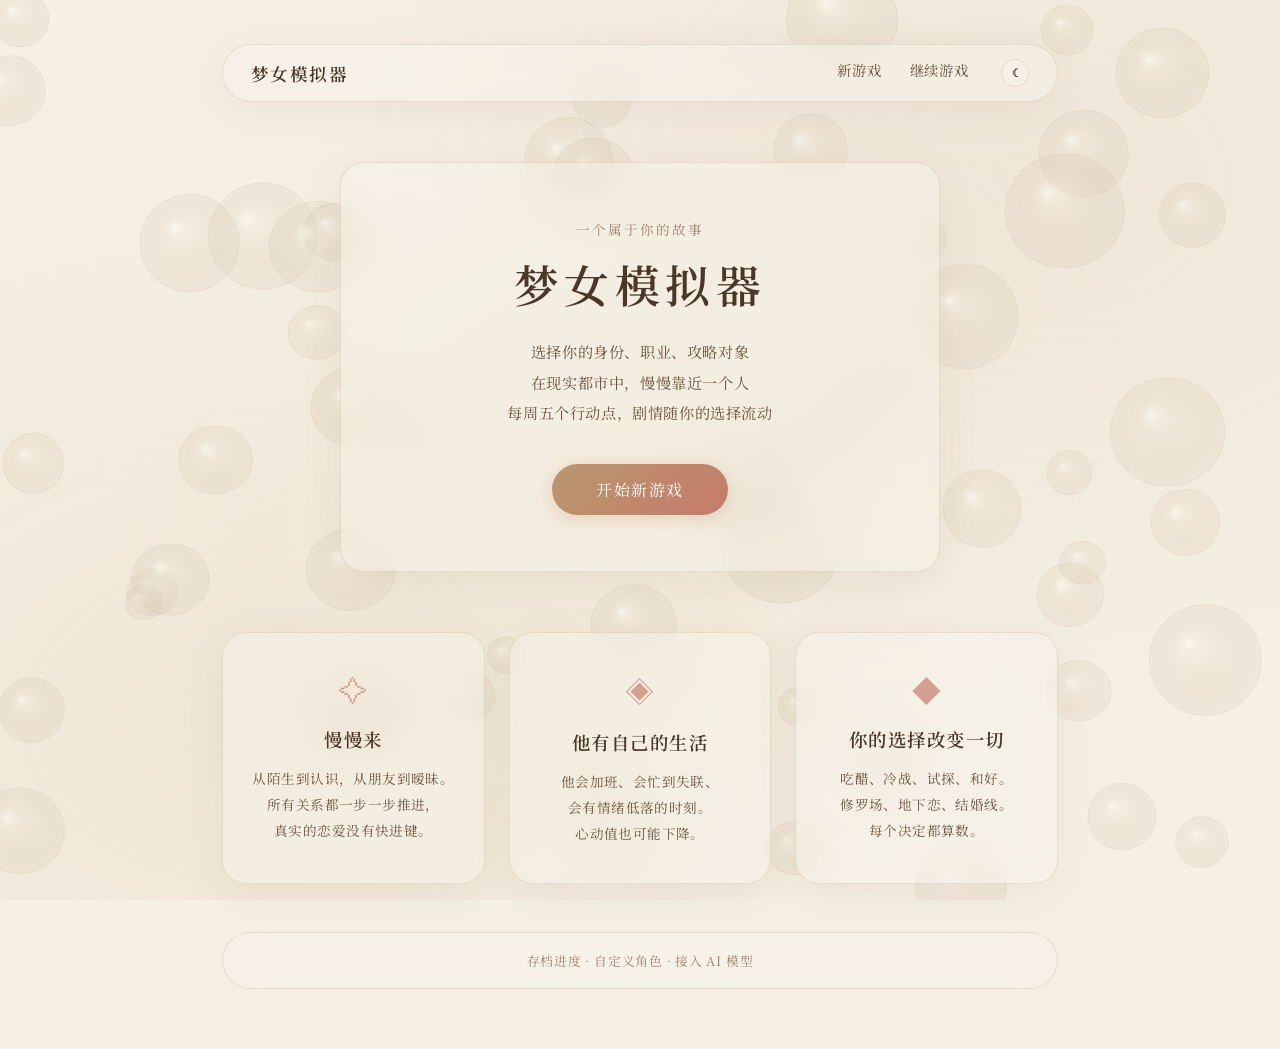
==== simulator-site/index.html @ 239dd27e "添加梦女模拟器网站 — 聊天驱动恋爱模拟 - 卡其色文艺风 + 磨砂半透玻璃元素 + Canvas 动态水滴交互背景 - 深浅模式切换 - 角色创建（昵称/职业/攻略对象/亲密推进风格） - 聊天界面" ====
<!DOCTYPE html>
<html lang="zh-CN">
<head>
  <meta charset="UTF-8">
  <meta name="viewport" content="width=device-width, initial-scale=1.0">
  <title>梦女模拟器</title>
  <link rel="stylesheet" href="style.css">
</head>
<body>
  <canvas id="waterCanvas"></canvas>
  <div class="bg-overlay"></div>

  <!-- ====== 首页 ====== -->
  <div class="container" id="landingPage">
    <nav class="glass-nav">
      <span class="nav-logo">梦女模拟器</span>
      <div class="nav-links">
        <a href="#" id="navNewGame">新游戏</a>
        <a href="#" id="navContinue">继续游戏</a>
        <button class="theme-toggle" id="themeToggle" aria-label="切换深浅模式">
          <span class="toggle-icon">☾</span>
        </button>
      </div>
    </nav>

    <section class="hero">
      <div class="glass-card hero-card">
        <p class="subtitle">一个属于你的故事</p>
        <h1>梦女模拟器</h1>
        <p class="desc">
          选择你的身份、职业、攻略对象<br>
          在现实都市中，慢慢靠近一个人<br>
          每周五个行动点，剧情随你的选择流动
        </p>
        <button class="btn-start" id="btnStartGame">开始新游戏</button>
      </div>
    </section>

    <section class="features">
      <div class="glass-card feature-card">
        <div class="card-icon">✧</div>
        <h3>慢慢来</h3>
        <p>从陌生到认识，从朋友到暧昧。<br>所有关系都一步一步推进，<br>真实的恋爱没有快进键。</p>
      </div>
      <div class="glass-card feature-card">
        <div class="card-icon">◈</div>
        <h3>他有自己的生活</h3>
        <p>他会加班、会忙到失联、<br>会有情绪低落的时刻。<br>心动值也可能下降。</p>
      </div>
      <div class="glass-card feature-card">
        <div class="card-icon">◆</div>
        <h3>你的选择改变一切</h3>
        <p>吃醋、冷战、试探、和好。<br>修罗场、地下恋、结婚线。<br>每个决定都算数。</p>
      </div>
    </section>

    <footer class="glass-footer">
      <p>存档进度 · 自定义角色 · 接入 AI 模型</p>
    </footer>
  </div>

  <!-- ====== 角色创建 ====== -->
  <div class="game-container hidden" id="createScreen">
    <div class="glass-card create-card">
      <p class="subtitle">Step 1 · 创建你的角色</p>
      <h2>你是谁？</h2>

      <div class="create-section">
        <label>你的昵称</label>
        <input type="text" class="glass-input" id="playerName" placeholder="输入你的名字…">
      </div>

      <div class="create-section">
        <label>职业</label>
        <div class="choice-grid" id="playerJob">
          <button class="glass-chip" data-value="设计师">设计师</button>
          <button class="glass-chip" data-value="摄影师">摄影师</button>
          <button class="glass-chip" data-value="医生">医生</button>
          <button class="glass-chip" data-value="律师">律师</button>
          <button class="glass-chip" data-value="咖啡店店主">咖啡店店主</button>
          <button class="glass-chip" data-value="老师">老师</button>
          <button class="glass-chip" data-value="自由职业">自由职业</button>
        </div>
      </div>

      <div class="create-section">
        <label>攻略对象名字（可自定义，留空则随机生成）</label>
        <input type="text" class="glass-input" id="targetNameInput" placeholder="输入名字或留空…" maxlength="8">
      </div>

      <div class="create-section">
        <label>攻略对象职业</label>
        <div class="choice-grid" id="targetJob">
          <button class="glass-chip" data-value="医生">医生</button>
          <button class="glass-chip" data-value="警察">警察</button>
          <button class="glass-chip" data-value="律师">律师</button>
          <button class="glass-chip" data-value="咖啡店老板">咖啡店老板</button>
          <button class="glass-chip" data-value="总监">总监</button>
          <button class="glass-chip" data-value="大学老师">大学老师</button>
          <button class="glass-chip" data-value="程序员">程序员</button>
        </div>
      </div>

      <div class="create-section">
        <label>亲密推进风格</label>
        <div class="choice-grid style-grid" id="paceStyle">
          <button class="glass-chip" data-value="slow">慢热纯爱</button>
          <button class="glass-chip" data-value="moderate">情感为主，适度刺激</button>
          <button class="glass-chip" data-value="fast">纯欲刺激线</button>
          <button class="glass-chip" data-value="heavy">重口模式</button>
        </div>
      </div>

      <button class="btn-start" id="btnConfirmCreate">确认 · 进入游戏</button>
    </div>
  </div>

  <!-- ====== 游戏主界面 ====== -->
  <div class="game-container hidden" id="gameScreen">
    <!-- 顶部状态栏 -->
    <div class="game-topbar glass-nav">
      <button class="icon-btn" id="btnBackHome" title="返回首页">←</button>
      <span class="week-label" id="weekLabel">第 1 周</span>
      <span class="action-dots" id="actionDots">●●●●●</span>
      <span class="stage-label" id="stageLabel">陌生</span>
      <div class="topbar-actions">
        <button class="icon-btn" id="btnSettings" title="API 设置">⚙</button>
        <button class="theme-toggle" id="themeToggle2" aria-label="切换深浅模式">
          <span class="toggle-icon">☾</span>
        </button>
      </div>
    </div>

    <div class="game-main">
      <!-- 左侧数值面板 -->
      <aside class="stats-panel glass-card" id="statsPanel">
        <h4 id="targetName">攻略对象</h4>
        <div class="stat-row"><span>好感</span><div class="stat-bar"><div class="stat-fill" id="statFavor" style="width:5%"></div></div><span class="stat-val">5</span></div>
        <div class="stat-row"><span>熟悉度</span><div class="stat-bar"><div class="stat-fill familiar" id="statFamiliar" style="width:0%"></div></div><span class="stat-val">0</span></div>
        <div class="stat-row"><span>心动值</span><div class="stat-bar"><div class="stat-fill heart" id="statHeart" style="width:0%"></div></div><span class="stat-val">0</span></div>
        <div class="stat-row"><span>依赖值</span><div class="stat-bar"><div class="stat-fill depend" id="statDepend" style="width:0%"></div></div><span class="stat-val">0</span></div>
        <div class="stat-row"><span>吃醋值</span><div class="stat-bar"><div class="stat-fill jealous" id="statJealous" style="width:0%"></div></div><span class="stat-val">0</span></div>
        <div class="stat-divider"></div>
        <div class="stat-row stage-row">
          <span>关系阶段</span>
          <span class="stage-badge" id="stageBadge">陌生</span>
        </div>
        <button class="btn-next-week" id="btnNextWeek">⏭ 推进到下一周</button>
      </aside>

      <!-- 右侧聊天区 -->
      <div class="chat-area glass-card" id="chatArea">
        <div class="chat-messages" id="chatMessages">
          <div class="chat-hint">故事即将开始…</div>
        </div>
        <div class="chat-typing hidden" id="chatTyping">
          <span class="typing-dot"></span><span class="typing-dot"></span><span class="typing-dot"></span>
        </div>
        <div class="chat-input-row">
          <textarea class="chat-input glass-input" id="chatInput" placeholder="输入你想说的话或做的事…" rows="1"></textarea>
          <button class="btn-send" id="btnSend">发送</button>
        </div>
      </div>
    </div>
  </div>

  <!-- ====== API 设置弹窗 ====== -->
  <div class="modal-overlay hidden" id="apiModal">
    <div class="modal-card glass-card">
      <h3>API 设置</h3>
      <p class="modal-desc">接入 AI 模型来驱动剧情对话</p>

      <div class="create-section">
        <label>模型平台</label>
        <div class="choice-grid" id="apiProvider">
          <button class="glass-chip selected" data-value="deepseek">DeepSeek</button>
          <button class="glass-chip" data-value="openai">OpenAI (兼容)</button>
          <button class="glass-chip" data-value="gemini">Gemini</button>
          <button class="glass-chip" data-value="claude">Claude</button>
        </div>
      </div>

      <div class="create-section">
        <label>API Key</label>
        <input type="password" class="glass-input" id="apiKey" placeholder="sk-…">
      </div>

      <div class="create-section">
        <label>API 地址（可选，使用默认则留空）</label>
        <input type="text" class="glass-input" id="apiBase" placeholder="默认地址">
      </div>

      <div class="create-section">
        <label>模型名称（可选）</label>
        <input type="text" class="glass-input" id="apiModel" placeholder="默认模型">
      </div>

      <div class="modal-buttons">
        <button class="choice-btn" id="btnTestApi">测试连接</button>
        <button class="btn-start" id="btnSaveApi">保存设置</button>
      </div>
      <p class="api-status" id="apiStatus"></p>
    </div>
  </div>

  <script src="script.js"></script>
  <script src="game.js"></script>
</body>
</html>
---- simulator-site/style.css ----
/* === 梦女模拟器 - 卡其色文艺风 === */

@import url('https://fonts.googleapis.com/css2?family=Noto+Serif+SC:wght@300;400;600;700&display=swap');

:root {
  /* 卡其色系 */
  --khaki-light: #f5efe4;
  --khaki-warm: #ede3d0;
  --khaki-mid: #d4c4a8;
  --khaki-deep: #b8976e;
  --khaki-dark: #8b6f4e;
  /* 暖棕色 */
  --brown-text: #4a3728;
  --brown-soft: #6b5540;
  --brown-light: #9c8470;
  /* 点缀色 */
  --accent-rust: #c67b6b;
  --accent-rose: #d4a08e;
  --accent-gold: #c4a060;
  /* 玻璃效果 */
  --glass-bg: rgba(250, 246, 238, 0.35);
  --glass-bg-hover: rgba(250, 246, 238, 0.55);
  --glass-border: rgba(200, 180, 150, 0.35);
  --glass-border-hover: rgba(180, 150, 120, 0.5);
  --glass-shadow: 0 8px 40px rgba(120, 90, 60, 0.08);
  --glass-blur: 20px;
  /* 字体 */
  --font-display: 'Noto Serif SC', 'Source Han Serif SC', 'STSong', 'SimSun', serif;
  --font-body: 'Noto Serif SC', 'PingFang SC', 'Microsoft YaHei', sans-serif;
}

* {
  margin: 0;
  padding: 0;
  box-sizing: border-box;
}

body {
  font-family: var(--font-body);
  color: var(--brown-text);
  background-color: var(--khaki-light);
  min-height: 100vh;
  overflow-x: hidden;
  cursor: default;
  transition: background-color 0.6s ease, color 0.6s ease;
}

/* === Canvas 背景 === */
#waterCanvas {
  position: fixed;
  top: 0;
  left: 0;
  width: 100%;
  height: 100%;
  z-index: 1;
  pointer-events: none;
}

.bg-overlay {
  position: fixed;
  top: 0;
  left: 0;
  width: 100%;
  height: 100%;
  z-index: 0;
  background:
    radial-gradient(ellipse at 20% 80%, rgba(210, 180, 140, 0.15) 0%, transparent 50%),
    radial-gradient(ellipse at 80% 20%, rgba(198, 155, 120, 0.1) 0%, transparent 50%),
    radial-gradient(ellipse at 50% 50%, rgba(240, 230, 210, 0.3) 0%, transparent 60%);
  pointer-events: none;
}

/* === 主容器 === */
.container {
  position: relative;
  z-index: 10;
  max-width: 900px;
  margin: 0 auto;
  padding: 24px 32px 60px;
}

/* === 导航栏 - 玻璃效果 === */
.glass-nav {
  display: flex;
  justify-content: space-between;
  align-items: center;
  padding: 14px 28px;
  margin-top: 20px;
  border-radius: 50px;
  background: var(--glass-bg);
  backdrop-filter: blur(var(--glass-blur));
  -webkit-backdrop-filter: blur(var(--glass-blur));
  border: 1px solid var(--glass-border);
  box-shadow: var(--glass-shadow);
  transition: all 0.4s ease;
}

.glass-nav:hover {
  background: var(--glass-bg-hover);
  border-color: var(--glass-border-hover);
}

.nav-logo {
  font-family: var(--font-display);
  font-size: 1.1rem;
  font-weight: 600;
  color: var(--brown-text);
  letter-spacing: 0.08em;
}

.nav-links {
  display: flex;
  gap: 28px;
}

.nav-links a {
  font-size: 0.9rem;
  color: var(--brown-soft);
  text-decoration: none;
  letter-spacing: 0.06em;
  transition: color 0.3s ease;
  position: relative;
}

.nav-links a::after {
  content: '';
  position: absolute;
  bottom: -4px;
  left: 0;
  width: 0;
  height: 1px;
  background: var(--brown-text);
  transition: width 0.3s ease;
}

.nav-links a:hover {
  color: var(--brown-text);
}

.nav-links a:hover::after {
  width: 100%;
}

/* === 英雄区 === */
.hero {
  display: flex;
  justify-content: center;
  padding: 60px 0 40px;
}

.hero-card {
  text-align: center;
  padding: 56px 48px;
  max-width: 600px;
  width: 100%;
}

.glass-card {
  background: var(--glass-bg);
  backdrop-filter: blur(var(--glass-blur));
  -webkit-backdrop-filter: blur(var(--glass-blur));
  border: 1px solid var(--glass-border);
  border-radius: 24px;
  box-shadow: var(--glass-shadow);
  transition: all 0.5s cubic-bezier(0.25, 0.46, 0.45, 0.94);
}

.glass-card:hover {
  background: var(--glass-bg-hover);
  border-color: var(--glass-border-hover);
  box-shadow: 0 12px 48px rgba(120, 90, 60, 0.12);
  transform: translateY(-2px);
}

.subtitle {
  font-size: 0.85rem;
  color: var(--brown-light);
  letter-spacing: 0.15em;
  margin-bottom: 16px;
  text-transform: uppercase;
}

.hero-card h1 {
  font-family: var(--font-display);
  font-size: 2.8rem;
  font-weight: 600;
  color: var(--brown-text);
  letter-spacing: 0.12em;
  margin-bottom: 24px;
  line-height: 1.3;
}

.hero-card .desc {
  font-size: 0.95rem;
  color: var(--brown-soft);
  line-height: 2;
  letter-spacing: 0.04em;
  margin-bottom: 36px;
}

.btn-start {
  display: inline-block;
  padding: 14px 44px;
  font-family: var(--font-display);
  font-size: 1rem;
  color: #fff;
  background: linear-gradient(135deg, var(--khaki-deep), var(--accent-rust));
  border: none;
  border-radius: 50px;
  letter-spacing: 0.1em;
  cursor: pointer;
  transition: all 0.4s ease;
  box-shadow: 0 4px 20px rgba(180, 120, 80, 0.25);
}

.btn-start:hover {
  transform: translateY(-2px);
  box-shadow: 0 8px 30px rgba(180, 120, 80, 0.35);
  background: linear-gradient(135deg, var(--khaki-dark), #b87060);
}

.btn-start:active {
  transform: translateY(0);
}

/* === 特色卡片区 === */
.features {
  display: grid;
  grid-template-columns: repeat(3, 1fr);
  gap: 24px;
  margin-top: 20px;
}

.feature-card {
  text-align: center;
  padding: 36px 24px;
}

.card-icon {
  font-size: 1.8rem;
  color: var(--accent-rust);
  margin-bottom: 16px;
  opacity: 0.7;
}

.feature-card h3 {
  font-family: var(--font-display);
  font-size: 1.15rem;
  font-weight: 600;
  color: var(--brown-text);
  letter-spacing: 0.08em;
  margin-bottom: 14px;
}

.feature-card p {
  font-size: 0.85rem;
  color: var(--brown-soft);
  line-height: 1.9;
  letter-spacing: 0.03em;
}

/* === 底部 === */
.glass-footer {
  text-align: center;
  margin-top: 48px;
  padding: 18px 32px;
  background: var(--glass-bg);
  backdrop-filter: blur(var(--glass-blur));
  -webkit-backdrop-filter: blur(var(--glass-blur));
  border: 1px solid var(--glass-border);
  border-radius: 50px;
}

.glass-footer p {
  font-size: 0.8rem;
  color: var(--brown-light);
  letter-spacing: 0.06em;
}

/* === 深浅切换按钮 === */
.theme-toggle {
  display: flex;
  align-items: center;
  justify-content: center;
  width: 28px;
  height: 28px;
  border-radius: 50%;
  border: 1px solid var(--glass-border);
  background: var(--glass-bg);
  cursor: pointer;
  transition: all 0.4s ease;
  margin-left: 4px;
}

.theme-toggle:hover {
  background: var(--glass-bg-hover);
  border-color: var(--glass-border-hover);
}

.toggle-icon {
  font-size: 0.85rem;
  color: var(--brown-text);
  transition: all 0.4s ease;
  line-height: 1;
}

/* === 深色模式 === */
html[data-theme="dark"] {
  --khaki-light: #2c241e;
  --khaki-warm: #352c24;
  --khaki-mid: #5a4c3b;
  --khaki-deep: #8b7355;
  --khaki-dark: #a89070;
  --brown-text: #e8dcc8;
  --brown-soft: #c4b8a8;
  --brown-light: #9a8c78;
  --accent-rust: #d4957a;
  --accent-rose: #c08070;
  --accent-gold: #c8a870;
  --glass-bg: rgba(35, 28, 20, 0.45);
  --glass-bg-hover: rgba(45, 36, 28, 0.6);
  --glass-border: rgba(140, 120, 90, 0.25);
  --glass-border-hover: rgba(160, 140, 110, 0.4);
  --glass-shadow: 0 8px 40px rgba(0, 0, 0, 0.2);
}

html[data-theme="dark"] .bg-overlay {
  background:
    radial-gradient(ellipse at 20% 80%, rgba(180, 140, 100, 0.08) 0%, transparent 50%),
    radial-gradient(ellipse at 80% 20%, rgba(160, 120, 90, 0.06) 0%, transparent 50%),
    radial-gradient(ellipse at 50% 50%, rgba(100, 70, 40, 0.12) 0%, transparent 60%);
}

html[data-theme="dark"] .btn-start {
  background: linear-gradient(135deg, var(--khaki-deep), #b87055);
  box-shadow: 0 4px 20px rgba(0, 0, 0, 0.3);
}

html[data-theme="dark"] .btn-start:hover {
  background: linear-gradient(135deg, #a08060, #c47a60);
  box-shadow: 0 8px 30px rgba(0, 0, 0, 0.4);
}

/* === 响应式 === */
@media (max-width: 700px) {
  .container {
    padding: 16px 16px 40px;
  }

  .hero {
    padding: 40px 0 24px;
  }

  .hero-card {
    padding: 36px 24px;
  }

  .hero-card h1 {
    font-size: 2rem;
  }

  .features {
    grid-template-columns: 1fr;
    gap: 16px;
  }

  .glass-nav {
    padding: 10px 20px;
  }

  .nav-links {
    gap: 16px;
  }

  .nav-links a {
    font-size: 0.8rem;
  }
}

/* ========================================
   游戏界面样式
   ======================================== */

.hidden { display: none !important; }

.game-container {
  position: relative;
  z-index: 10;
  max-width: 960px;
  margin: 0 auto;
  padding: 16px 24px 40px;
}

/* === 角色创建 === */
.create-card {
  max-width: 640px;
  margin: 40px auto;
  padding: 48px 40px;
}

.create-card h2 {
  font-family: var(--font-display);
  font-size: 1.8rem;
  font-weight: 600;
  color: var(--brown-text);
  letter-spacing: 0.1em;
  margin-bottom: 36px;
  text-align: center;
}

.create-section {
  margin-bottom: 28px;
}

.create-section label {
  display: block;
  font-size: 0.85rem;
  color: var(--brown-soft);
  letter-spacing: 0.06em;
  margin-bottom: 12px;
}

.choice-grid {
  display: flex;
  flex-wrap: wrap;
  gap: 10px;
}

.glass-chip {
  padding: 10px 20px;
  font-family: var(--font-body);
  font-size: 0.85rem;
  color: var(--brown-soft);
  background: var(--glass-bg);
  backdrop-filter: blur(var(--glass-blur));
  -webkit-backdrop-filter: blur(var(--glass-blur));
  border: 1px solid var(--glass-border);
  border-radius: 50px;
  cursor: pointer;
  transition: all 0.3s ease;
  letter-spacing: 0.04em;
}

.glass-chip:hover {
  background: var(--glass-bg-hover);
  border-color: var(--glass-border-hover);
  color: var(--brown-text);
}

.glass-chip.selected {
  background: rgba(180, 130, 100, 0.35);
  border-color: var(--accent-rust);
  color: var(--brown-text);
  font-weight: 500;
}

.glass-input {
  width: 100%;
  padding: 12px 18px;
  font-family: var(--font-body);
  font-size: 0.9rem;
  color: var(--brown-text);
  background: var(--glass-bg);
  backdrop-filter: blur(var(--glass-blur));
  -webkit-backdrop-filter: blur(var(--glass-blur));
  border: 1px solid var(--glass-border);
  border-radius: 16px;
  outline: none;
  transition: all 0.3s ease;
  letter-spacing: 0.04em;
}

.glass-input::placeholder {
  color: var(--brown-light);
}

.glass-input:focus {
  border-color: var(--accent-rust);
  background: var(--glass-bg-hover);
}

/* === 游戏顶部栏 === */
.game-topbar {
  display: flex;
  justify-content: space-between;
  align-items: center;
  padding: 12px 28px;
  margin-top: 12px;
}

.week-label {
  font-family: var(--font-display);
  font-size: 0.95rem;
  font-weight: 600;
  color: var(--brown-text);
  letter-spacing: 0.08em;
}

.action-dots {
  font-size: 0.7rem;
  color: var(--accent-rust);
  letter-spacing: 0.3em;
}

.stage-label {
  font-size: 0.85rem;
  color: var(--brown-light);
  letter-spacing: 0.06em;
}

/* === 游戏主体布局 === */
.game-main {
  display: grid;
  grid-template-columns: 220px 1fr;
  gap: 20px;
  margin-top: 16px;
  min-height: 420px;
}

/* === 左侧数值面板 === */
.stats-panel {
  padding: 24px 20px;
  height: fit-content;
}

.stats-panel h4 {
  font-family: var(--font-display);
  font-size: 1rem;
  font-weight: 600;
  color: var(--brown-text);
  text-align: center;
  margin-bottom: 20px;
  letter-spacing: 0.08em;
}

.stat-row {
  display: flex;
  align-items: center;
  gap: 8px;
  margin-bottom: 12px;
  font-size: 0.78rem;
  color: var(--brown-soft);
}

.stat-row span:first-child {
  width: 40px;
  flex-shrink: 0;
}

.stat-bar {
  flex: 1;
  height: 5px;
  background: var(--glass-border);
  border-radius: 10px;
  overflow: hidden;
}

.stat-fill {
  height: 100%;
  border-radius: 10px;
  background: var(--accent-rust);
  transition: width 0.5s ease;
}

.stat-fill.familiar { background: var(--khaki-deep); }
.stat-fill.heart { background: #d4878a; }
.stat-fill.depend { background: #b8a0d0; }
.stat-fill.jealous { background: #e0a060; }

.stat-val {
  width: 24px;
  text-align: right;
  font-weight: 500;
  color: var(--brown-text);
}

.stat-divider {
  height: 1px;
  background: var(--glass-border);
  margin: 16px 0;
}

.stage-row {
  justify-content: space-between;
}

.stage-badge {
  padding: 3px 12px;
  background: rgba(180, 130, 100, 0.25);
  border-radius: 20px;
  font-size: 0.78rem;
  color: var(--accent-rust);
  font-weight: 500;
  letter-spacing: 0.06em;
}

.btn-next-week {
  width: 100%;
  margin-top: 16px;
  padding: 10px 0;
  font-family: var(--font-body);
  font-size: 0.8rem;
  color: var(--brown-light);
  background: transparent;
  border: 1px dashed var(--glass-border);
  border-radius: 12px;
  cursor: pointer;
  letter-spacing: 0.05em;
  transition: all 0.3s ease;
}

.btn-next-week:hover {
  color: var(--accent-rust);
  border-color: var(--accent-rust);
  background: rgba(180, 130, 100, 0.08);
}

/* === 顶部操作按钮 === */
.topbar-actions {
  display: flex;
  align-items: center;
  gap: 6px;
}

.icon-btn {
  width: 28px;
  height: 28px;
  border-radius: 50%;
  border: 1px solid var(--glass-border);
  background: var(--glass-bg);
  cursor: pointer;
  font-size: 0.85rem;
  color: var(--brown-text);
  transition: all 0.3s ease;
  display: flex;
  align-items: center;
  justify-content: center;
}

.icon-btn:hover {
  background: var(--glass-bg-hover);
  border-color: var(--glass-border-hover);
}

/* === 聊天区 === */
.chat-area {
  display: flex;
  flex-direction: column;
  padding: 20px 24px;
  min-height: 420px;
  max-height: 520px;
}

.chat-messages {
  flex: 1;
  overflow-y: auto;
  padding: 4px 0;
  display: flex;
  flex-direction: column;
  gap: 16px;
}

.chat-hint {
  text-align: center;
  color: var(--brown-light);
  font-style: italic;
  padding: 40px 0;
  font-size: 0.9rem;
  letter-spacing: 0.05em;
}

/* 消息气泡 */
.chat-msg {
  max-width: 85%;
  animation: msgIn 0.35s ease;
}

@keyframes msgIn {
  from { opacity: 0; transform: translateY(10px); }
  to { opacity: 1; transform: translateY(0); }
}

.chat-msg.target {
  align-self: flex-start;
}

.chat-msg.player {
  align-self: flex-end;
}

.msg-bubble {
  padding: 12px 18px;
  border-radius: 18px;
  font-size: 0.88rem;
  line-height: 1.8;
  letter-spacing: 0.03em;
  white-space: pre-wrap;
}

.chat-msg.target .msg-bubble {
  background: var(--glass-bg);
  backdrop-filter: blur(var(--glass-blur));
  -webkit-backdrop-filter: blur(var(--glass-blur));
  border: 1px solid var(--glass-border);
  border-bottom-left-radius: 6px;
  color: var(--brown-text);
}

.chat-msg.player .msg-bubble {
  background: rgba(180, 130, 100, 0.25);
  border: 1px solid rgba(180, 130, 100, 0.2);
  border-bottom-right-radius: 6px;
  color: var(--brown-text);
}

.msg-sender {
  font-size: 0.72rem;
  color: var(--brown-light);
  margin-bottom: 4px;
  padding: 0 4px;
  letter-spacing: 0.05em;
}

.chat-msg.player .msg-sender {
  text-align: right;
}

.chat-msg.narrator {
  align-self: center;
  max-width: 92%;
}

.chat-msg.narrator .msg-bubble {
  background: transparent;
  border: none;
  backdrop-filter: none;
  -webkit-backdrop-filter: none;
  text-align: center;
  color: var(--brown-light);
  font-style: italic;
  font-size: 0.82rem;
  padding: 4px 12px;
}

/* 正在输入动画 */
.chat-typing {
  align-self: flex-start;
  margin-left: 4px;
  margin-bottom: 4px;
  display: flex;
  gap: 4px;
}

.chat-typing.hidden { display: none; }

.typing-dot {
  width: 7px;
  height: 7px;
  border-radius: 50%;
  background: var(--brown-light);
  animation: typingBounce 1.2s infinite;
}

.typing-dot:nth-child(2) { animation-delay: 0.2s; }
.typing-dot:nth-child(3) { animation-delay: 0.4s; }

@keyframes typingBounce {
  0%, 60%, 100% { opacity: 0.3; transform: translateY(0); }
  30% { opacity: 1; transform: translateY(-4px); }
}

/* 聊天输入行 */
.chat-input-row {
  display: flex;
  gap: 10px;
  margin-top: 12px;
  padding-top: 12px;
  border-top: 1px solid var(--glass-border);
}

.chat-input {
  flex: 1;
  resize: none;
  min-height: 44px;
  max-height: 100px;
  font-size: 0.88rem;
  letter-spacing: 0.03em;
}

.chat-input::placeholder {
  color: var(--brown-light);
}

.btn-send {
  padding: 10px 20px;
  font-family: var(--font-body);
  font-size: 0.85rem;
  color: #fff;
  background: linear-gradient(135deg, var(--khaki-deep), var(--accent-rust));
  border: none;
  border-radius: 50px;
  cursor: pointer;
  letter-spacing: 0.05em;
  transition: all 0.3s ease;
  white-space: nowrap;
}

.btn-send:hover {
  transform: translateY(-1px);
  box-shadow: 0 4px 16px rgba(180, 120, 80, 0.25);
}

.btn-send:disabled {
  opacity: 0.5;
  cursor: not-allowed;
  transform: none;
}

/* === API 设置弹窗 === */
.modal-overlay {
  position: fixed;
  top: 0; left: 0; right: 0; bottom: 0;
  background: rgba(0,0,0,0.3);
  backdrop-filter: blur(4px);
  -webkit-backdrop-filter: blur(4px);
  z-index: 999;
  display: flex;
  align-items: center;
  justify-content: center;
}

.modal-overlay.hidden { display: none; }

.modal-card {
  width: 460px;
  max-width: 90vw;
  padding: 36px 32px;
}

.modal-card h3 {
  font-family: var(--font-display);
  font-size: 1.3rem;
  color: var(--brown-text);
  letter-spacing: 0.08em;
  margin-bottom: 6px;
}

.modal-desc {
  font-size: 0.82rem;
  color: var(--brown-light);
  margin-bottom: 24px;
  letter-spacing: 0.04em;
}

.modal-buttons {
  display: flex;
  gap: 12px;
  margin-top: 24px;
}

.modal-buttons .choice-btn {
  flex: 1;
  text-align: center;
  padding: 12px 0;
}

.api-status {
  margin-top: 12px;
  font-size: 0.78rem;
  text-align: center;
  letter-spacing: 0.04em;
}

.api-status.success { color: #6ba080; }
.api-status.error { color: var(--accent-rust); }

/* === 响应式 === */
@media (max-width: 700px) {
  .game-main {
    grid-template-columns: 1fr;
  }

  .stats-panel {
    display: flex;
    flex-wrap: wrap;
    gap: 12px;
    align-items: center;
    padding: 16px;
  }

  .stats-panel h4 { width: 100%; margin-bottom: 8px; }
  .stat-row { width: calc(50% - 8px); margin-bottom: 6px; }
  .stat-divider { display: none; }
  .stage-row { width: 100%; }
  .btn-next-week { margin-top: 8px; }

  .chat-area {
    max-height: 380px;
    min-height: 340px;
  }

  .modal-card {
    padding: 28px 20px;
  }

  .create-card {
    padding: 32px 24px;
  }
}
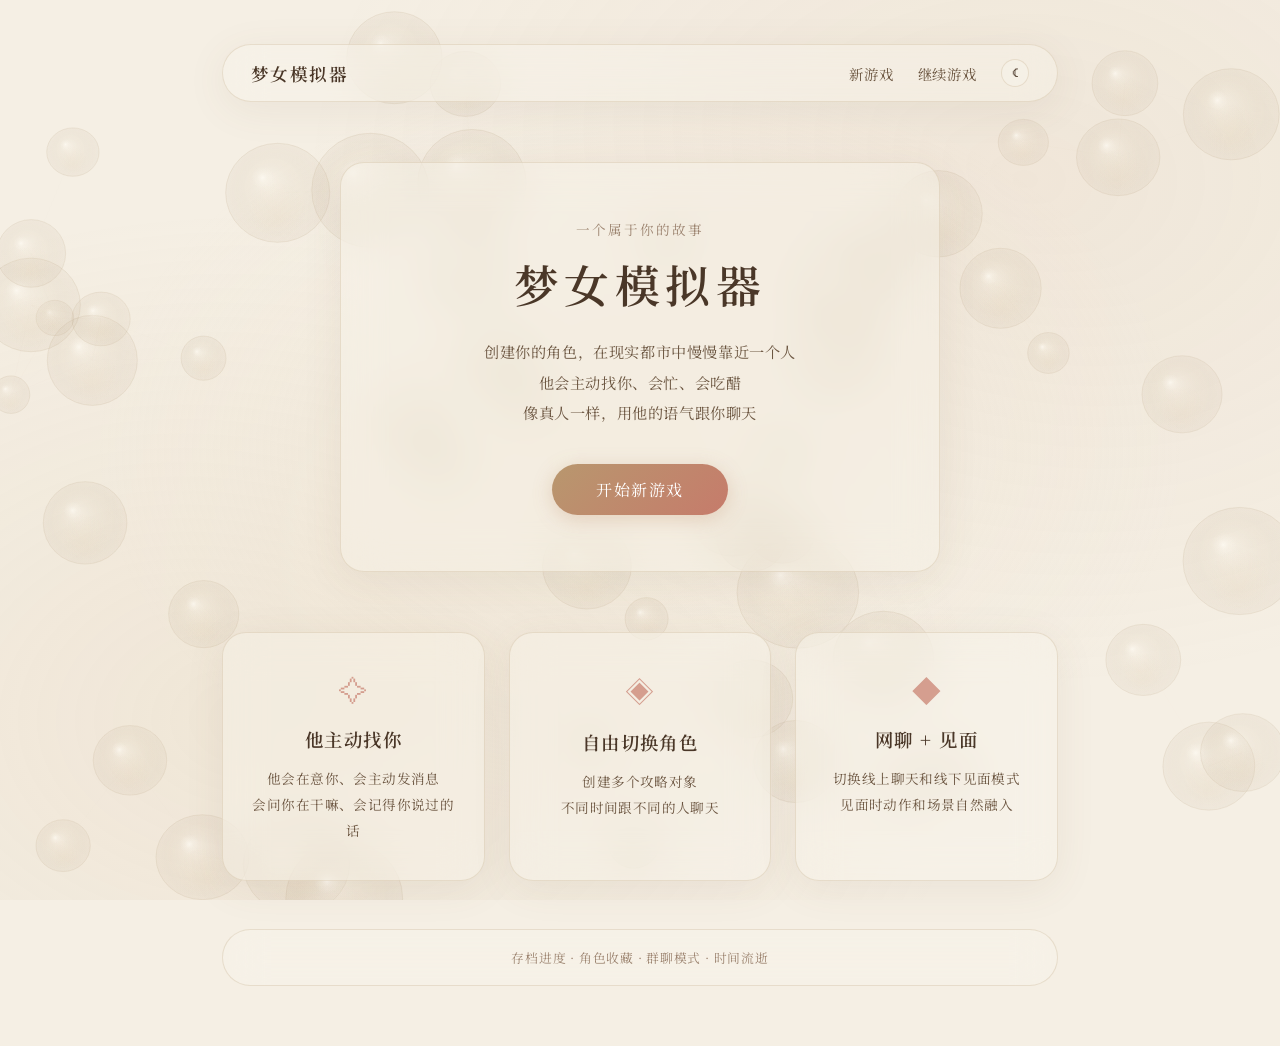
==== commit 57afbaed: "v2 大更新：多角色 + 主动消息 + 网聊/见面模式 + 群聊 - 浮动数值面板（可折叠，不占聊天空间） - 角色收藏系统：创建/保存/切换多个攻略对象 - 时间流逝 + AI 主动发消息（关系越高" ====
--- a/simulator-site/index.html
+++ b/simulator-site/index.html
@@ -2,7 +2,7 @@
 <html lang="zh-CN">
 <head>
   <meta charset="UTF-8">
-  <meta name="viewport" content="width=device-width, initial-scale=1.0">
+  <meta name="viewport" content="width=device-width, initial-scale=1.0, user-scalable=no">
   <title>梦女模拟器</title>
   <link rel="stylesheet" href="style.css">
 </head>
@@ -28,42 +28,30 @@
         <p class="subtitle">一个属于你的故事</p>
         <h1>梦女模拟器</h1>
         <p class="desc">
-          选择你的身份、职业、攻略对象<br>
-          在现实都市中，慢慢靠近一个人<br>
-          每周五个行动点，剧情随你的选择流动
+          创建你的角色，在现实都市中慢慢靠近一个人<br>
+          他会主动找你、会忙、会吃醋<br>
+          像真人一样，用他的语气跟你聊天
         </p>
         <button class="btn-start" id="btnStartGame">开始新游戏</button>
       </div>
     </section>
 
     <section class="features">
-      <div class="glass-card feature-card">
-        <div class="card-icon">✧</div>
-        <h3>慢慢来</h3>
-        <p>从陌生到认识，从朋友到暧昧。<br>所有关系都一步一步推进，<br>真实的恋爱没有快进键。</p>
-      </div>
-      <div class="glass-card feature-card">
-        <div class="card-icon">◈</div>
-        <h3>他有自己的生活</h3>
-        <p>他会加班、会忙到失联、<br>会有情绪低落的时刻。<br>心动值也可能下降。</p>
-      </div>
-      <div class="glass-card feature-card">
-        <div class="card-icon">◆</div>
-        <h3>你的选择改变一切</h3>
-        <p>吃醋、冷战、试探、和好。<br>修罗场、地下恋、结婚线。<br>每个决定都算数。</p>
-      </div>
+      <div class="glass-card feature-card"><div class="card-icon">✧</div><h3>他主动找你</h3><p>他会在意你、会主动发消息<br>会问你在干嘛、会记得你说过的话</p></div>
+      <div class="glass-card feature-card"><div class="card-icon">◈</div><h3>自由切换角色</h3><p>创建多个攻略对象<br>不同时间跟不同的人聊天</p></div>
+      <div class="glass-card feature-card"><div class="card-icon">◆</div><h3>网聊 + 见面</h3><p>切换线上聊天和线下见面模式<br>见面时动作和场景自然融入</p></div>
     </section>
 
     <footer class="glass-footer">
-      <p>存档进度 · 自定义角色 · 接入 AI 模型</p>
+      <p>存档进度 · 角色收藏 · 群聊模式 · 时间流逝</p>
     </footer>
   </div>
 
   <!-- ====== 角色创建 ====== -->
   <div class="game-container hidden" id="createScreen">
     <div class="glass-card create-card">
-      <p class="subtitle">Step 1 · 创建你的角色</p>
-      <h2>你是谁？</h2>
+      <p class="subtitle">创建一个新角色</p>
+      <h2>这次想攻略谁？</h2>
 
       <div class="create-section">
         <label>你的昵称</label>
@@ -84,8 +72,8 @@
       </div>
 
       <div class="create-section">
-        <label>攻略对象名字（可自定义，留空则随机生成）</label>
-        <input type="text" class="glass-input" id="targetNameInput" placeholder="输入名字或留空…" maxlength="8">
+        <label>攻略对象名字</label>
+        <input type="text" class="glass-input" id="targetNameInput" placeholder="自定义或留空随机生成…" maxlength="8">
       </div>
 
       <div class="create-section">
@@ -105,8 +93,8 @@
         <label>亲密推进风格</label>
         <div class="choice-grid style-grid" id="paceStyle">
           <button class="glass-chip" data-value="slow">慢热纯爱</button>
-          <button class="glass-chip" data-value="moderate">情感为主，适度刺激</button>
-          <button class="glass-chip" data-value="fast">纯欲刺激线</button>
+          <button class="glass-chip" data-value="moderate">情感为主</button>
+          <button class="glass-chip" data-value="fast">纯欲刺激</button>
           <button class="glass-chip" data-value="heavy">重口模式</button>
         </div>
       </div>
@@ -117,49 +105,66 @@
 
   <!-- ====== 游戏主界面 ====== -->
   <div class="game-container hidden" id="gameScreen">
-    <!-- 顶部状态栏 -->
+    <!-- 顶部栏 -->
     <div class="game-topbar glass-nav">
-      <button class="icon-btn" id="btnBackHome" title="返回首页">←</button>
-      <span class="week-label" id="weekLabel">第 1 周</span>
-      <span class="action-dots" id="actionDots">●●●●●</span>
-      <span class="stage-label" id="stageLabel">陌生</span>
+      <button class="icon-btn" id="btnBackHome" title="返回">←</button>
+
+      <div class="char-selector" id="charSelector">
+        <span class="char-selector-name" id="currentCharName">攻略对象</span>
+        <span class="char-selector-arrow">▾</span>
+        <div class="char-dropdown glass-card hidden" id="charDropdown"></div>
+      </div>
+
+      <span class="week-label" id="weekLabel">第1周</span>
+      <span class="time-label" id="timeLabel">周一 09:00</span>
+
       <div class="topbar-actions">
+        <button class="icon-btn mode-btn" id="btnModeToggle" title="网聊/见面切换">📱</button>
+        <button class="icon-btn" id="btnSearch" title="搜索聊天记录">🔍</button>
+        <button class="icon-btn" id="btnCreateChar" title="创建新角色">＋</button>
+        <button class="icon-btn" id="btnGroupChat" title="创建群聊">👥</button>
         <button class="icon-btn" id="btnSettings" title="API 设置">⚙</button>
-        <button class="theme-toggle" id="themeToggle2" aria-label="切换深浅模式">
-          <span class="toggle-icon">☾</span>
-        </button>
-      </div>
+        <button class="theme-toggle" id="themeToggle2"><span class="toggle-icon">☾</span></button>
+      </div>
+    </div>
+
+    <!-- 搜索条 -->
+    <div class="search-bar hidden" id="searchBar">
+      <input type="text" class="glass-input" id="searchInput" placeholder="搜索聊天记录…">
+      <span class="search-count" id="searchCount"></span>
+      <button class="icon-btn" id="btnSearchClose">✕</button>
     </div>
 
     <div class="game-main">
-      <!-- 左侧数值面板 -->
-      <aside class="stats-panel glass-card" id="statsPanel">
-        <h4 id="targetName">攻略对象</h4>
-        <div class="stat-row"><span>好感</span><div class="stat-bar"><div class="stat-fill" id="statFavor" style="width:5%"></div></div><span class="stat-val">5</span></div>
-        <div class="stat-row"><span>熟悉度</span><div class="stat-bar"><div class="stat-fill familiar" id="statFamiliar" style="width:0%"></div></div><span class="stat-val">0</span></div>
-        <div class="stat-row"><span>心动值</span><div class="stat-bar"><div class="stat-fill heart" id="statHeart" style="width:0%"></div></div><span class="stat-val">0</span></div>
-        <div class="stat-row"><span>依赖值</span><div class="stat-bar"><div class="stat-fill depend" id="statDepend" style="width:0%"></div></div><span class="stat-val">0</span></div>
-        <div class="stat-row"><span>吃醋值</span><div class="stat-bar"><div class="stat-fill jealous" id="statJealous" style="width:0%"></div></div><span class="stat-val">0</span></div>
-        <div class="stat-divider"></div>
-        <div class="stat-row stage-row">
-          <span>关系阶段</span>
-          <span class="stage-badge" id="stageBadge">陌生</span>
-        </div>
-        <button class="btn-next-week" id="btnNextWeek">⏭ 推进到下一周</button>
-      </aside>
-
-      <!-- 右侧聊天区 -->
+      <!-- 聊天区 -->
       <div class="chat-area glass-card" id="chatArea">
-        <div class="chat-messages" id="chatMessages">
-          <div class="chat-hint">故事即将开始…</div>
-        </div>
+        <div class="chat-mode-badge" id="chatModeBadge">📱 网聊模式</div>
+        <div class="chat-messages" id="chatMessages"><div class="chat-hint">故事即将开始…</div></div>
         <div class="chat-typing hidden" id="chatTyping">
+          <span class="typing-label">对方正在输入…</span>
           <span class="typing-dot"></span><span class="typing-dot"></span><span class="typing-dot"></span>
         </div>
         <div class="chat-input-row">
-          <textarea class="chat-input glass-input" id="chatInput" placeholder="输入你想说的话或做的事…" rows="1"></textarea>
+          <textarea class="chat-input glass-input" id="chatInput" placeholder="输入消息…" rows="1"></textarea>
           <button class="btn-send" id="btnSend">发送</button>
         </div>
+      </div>
+    </div>
+
+    <!-- 浮动数值面板(可收起) -->
+    <div class="stats-float glass-card" id="statsFloat">
+      <div class="stats-float-header" id="statsFloatHeader">
+        <span id="statsFloatName">攻略对象</span>
+        <span class="stats-toggle-icon">▼</span>
+      </div>
+      <div class="stats-float-body" id="statsFloatBody">
+        <div class="stat-mini"><span>好感</span><div class="stat-bar"><div class="stat-fill" id="statFavor"></div></div></div>
+        <div class="stat-mini"><span>熟悉</span><div class="stat-bar"><div class="stat-fill familiar" id="statFamiliar"></div></div></div>
+        <div class="stat-mini"><span>心动</span><div class="stat-bar"><div class="stat-fill heart" id="statHeart"></div></div></div>
+        <div class="stat-mini"><span>依赖</span><div class="stat-bar"><div class="stat-fill depend" id="statDepend"></div></div></div>
+        <div class="stat-mini"><span>吃醋</span><div class="stat-bar"><div class="stat-fill jealous" id="statJealous"></div></div></div>
+        <div class="stage-badge-mini" id="stageBadge">陌生</div>
+        <button class="btn-next-week" id="btnNextWeek">⏭ 下一周</button>
       </div>
     </div>
   </div>
@@ -168,38 +173,33 @@
   <div class="modal-overlay hidden" id="apiModal">
     <div class="modal-card glass-card">
       <h3>API 设置</h3>
-      <p class="modal-desc">接入 AI 模型来驱动剧情对话</p>
-
       <div class="create-section">
         <label>模型平台</label>
         <div class="choice-grid" id="apiProvider">
           <button class="glass-chip selected" data-value="deepseek">DeepSeek</button>
-          <button class="glass-chip" data-value="openai">OpenAI (兼容)</button>
+          <button class="glass-chip" data-value="openai">OpenAI</button>
           <button class="glass-chip" data-value="gemini">Gemini</button>
           <button class="glass-chip" data-value="claude">Claude</button>
         </div>
       </div>
-
-      <div class="create-section">
-        <label>API Key</label>
-        <input type="password" class="glass-input" id="apiKey" placeholder="sk-…">
-      </div>
-
-      <div class="create-section">
-        <label>API 地址（可选，使用默认则留空）</label>
-        <input type="text" class="glass-input" id="apiBase" placeholder="默认地址">
-      </div>
-
-      <div class="create-section">
-        <label>模型名称（可选）</label>
-        <input type="text" class="glass-input" id="apiModel" placeholder="默认模型">
-      </div>
-
+      <div class="create-section"><label>API Key</label><input type="password" class="glass-input" id="apiKey" placeholder="sk-…"></div>
+      <div class="create-section"><label>API 地址（可选）</label><input type="text" class="glass-input" id="apiBase" placeholder="默认地址"></div>
+      <div class="create-section"><label>模型名称（可选）</label><input type="text" class="glass-input" id="apiModel" placeholder="默认模型"></div>
       <div class="modal-buttons">
         <button class="choice-btn" id="btnTestApi">测试连接</button>
         <button class="btn-start" id="btnSaveApi">保存设置</button>
       </div>
       <p class="api-status" id="apiStatus"></p>
+    </div>
+  </div>
+
+  <!-- ====== 群聊创建弹窗 ====== -->
+  <div class="modal-overlay hidden" id="groupModal">
+    <div class="modal-card glass-card">
+      <h3>创建群聊</h3>
+      <p class="modal-desc">选择要拉入群聊的角色</p>
+      <div class="group-char-list" id="groupCharList"></div>
+      <button class="btn-start" id="btnCreateGroup">创建群聊</button>
     </div>
   </div>
 
--- a/simulator-site/style.css
+++ b/simulator-site/style.css
@@ -1,909 +1,185 @@
-/* === 梦女模拟器 - 卡其色文艺风 === */
-
+/* === 梦女模拟器 === */
 @import url('https://fonts.googleapis.com/css2?family=Noto+Serif+SC:wght@300;400;600;700&display=swap');
 
 :root {
-  /* 卡其色系 */
-  --khaki-light: #f5efe4;
-  --khaki-warm: #ede3d0;
-  --khaki-mid: #d4c4a8;
-  --khaki-deep: #b8976e;
-  --khaki-dark: #8b6f4e;
-  /* 暖棕色 */
-  --brown-text: #4a3728;
-  --brown-soft: #6b5540;
-  --brown-light: #9c8470;
-  /* 点缀色 */
-  --accent-rust: #c67b6b;
-  --accent-rose: #d4a08e;
-  --accent-gold: #c4a060;
-  /* 玻璃效果 */
-  --glass-bg: rgba(250, 246, 238, 0.35);
-  --glass-bg-hover: rgba(250, 246, 238, 0.55);
-  --glass-border: rgba(200, 180, 150, 0.35);
-  --glass-border-hover: rgba(180, 150, 120, 0.5);
-  --glass-shadow: 0 8px 40px rgba(120, 90, 60, 0.08);
-  --glass-blur: 20px;
-  /* 字体 */
-  --font-display: 'Noto Serif SC', 'Source Han Serif SC', 'STSong', 'SimSun', serif;
-  --font-body: 'Noto Serif SC', 'PingFang SC', 'Microsoft YaHei', sans-serif;
+  --khaki-light: #f5efe4; --khaki-warm: #ede3d0; --khaki-mid: #d4c4a8;
+  --khaki-deep: #b8976e; --khaki-dark: #8b6f4e;
+  --brown-text: #4a3728; --brown-soft: #6b5540; --brown-light: #9c8470;
+  --accent-rust: #c67b6b; --accent-rose: #d4a08e; --accent-gold: #c4a060;
+  --glass-bg: rgba(250,246,238,0.35); --glass-bg-hover: rgba(250,246,238,0.55);
+  --glass-border: rgba(200,180,150,0.35); --glass-border-hover: rgba(180,150,120,0.5);
+  --glass-shadow: 0 8px 40px rgba(120,90,60,0.08); --glass-blur: 20px;
+  --font-display: 'Noto Serif SC','STSong',serif; --font-body: 'Noto Serif SC','PingFang SC',sans-serif;
 }
+*{margin:0;padding:0;box-sizing:border-box;}
+body{font-family:var(--font-body);color:var(--brown-text);background-color:var(--khaki-light);min-height:100vh;overflow-x:hidden;transition:background-color 0.6s,color 0.6s;}
+#waterCanvas{position:fixed;top:0;left:0;width:100%;height:100%;z-index:1;pointer-events:none;}
+.bg-overlay{position:fixed;top:0;left:0;width:100%;height:100%;z-index:0;background:radial-gradient(ellipse at 20% 80%,rgba(210,180,140,0.15) 0%,transparent 50%),radial-gradient(ellipse at 80% 20%,rgba(198,155,120,0.1) 0%,transparent 50%),radial-gradient(ellipse at 50% 50%,rgba(240,230,210,0.3) 0%,transparent 60%);pointer-events:none;}
 
-* {
-  margin: 0;
-  padding: 0;
-  box-sizing: border-box;
-}
+.container{position:relative;z-index:10;max-width:900px;margin:0 auto;padding:24px 32px 60px;}
+.hidden{display:none!important;}
 
-body {
-  font-family: var(--font-body);
-  color: var(--brown-text);
-  background-color: var(--khaki-light);
-  min-height: 100vh;
-  overflow-x: hidden;
-  cursor: default;
-  transition: background-color 0.6s ease, color 0.6s ease;
-}
+/* === 导航 === */
+.glass-nav{display:flex;justify-content:space-between;align-items:center;padding:14px 28px;margin-top:20px;border-radius:50px;background:var(--glass-bg);backdrop-filter:blur(var(--glass-blur));-webkit-backdrop-filter:blur(var(--glass-blur));border:1px solid var(--glass-border);box-shadow:var(--glass-shadow);transition:all 0.4s;}
+.glass-nav:hover{background:var(--glass-bg-hover);border-color:var(--glass-border-hover);}
+.nav-logo{font-family:var(--font-display);font-size:1.1rem;font-weight:600;color:var(--brown-text);letter-spacing:.08em;}
+.nav-links{display:flex;gap:24px;align-items:center;}
+.nav-links a{font-size:.9rem;color:var(--brown-soft);text-decoration:none;letter-spacing:.06em;transition:color 0.3s;}
+.nav-links a:hover{color:var(--brown-text);}
 
-/* === Canvas 背景 === */
-#waterCanvas {
-  position: fixed;
-  top: 0;
-  left: 0;
-  width: 100%;
-  height: 100%;
-  z-index: 1;
-  pointer-events: none;
-}
-
-.bg-overlay {
-  position: fixed;
-  top: 0;
-  left: 0;
-  width: 100%;
-  height: 100%;
-  z-index: 0;
-  background:
-    radial-gradient(ellipse at 20% 80%, rgba(210, 180, 140, 0.15) 0%, transparent 50%),
-    radial-gradient(ellipse at 80% 20%, rgba(198, 155, 120, 0.1) 0%, transparent 50%),
-    radial-gradient(ellipse at 50% 50%, rgba(240, 230, 210, 0.3) 0%, transparent 60%);
-  pointer-events: none;
-}
-
-/* === 主容器 === */
-.container {
-  position: relative;
-  z-index: 10;
-  max-width: 900px;
-  margin: 0 auto;
-  padding: 24px 32px 60px;
-}
-
-/* === 导航栏 - 玻璃效果 === */
-.glass-nav {
-  display: flex;
-  justify-content: space-between;
-  align-items: center;
-  padding: 14px 28px;
-  margin-top: 20px;
-  border-radius: 50px;
-  background: var(--glass-bg);
-  backdrop-filter: blur(var(--glass-blur));
-  -webkit-backdrop-filter: blur(var(--glass-blur));
-  border: 1px solid var(--glass-border);
-  box-shadow: var(--glass-shadow);
-  transition: all 0.4s ease;
-}
-
-.glass-nav:hover {
-  background: var(--glass-bg-hover);
-  border-color: var(--glass-border-hover);
-}
-
-.nav-logo {
-  font-family: var(--font-display);
-  font-size: 1.1rem;
-  font-weight: 600;
-  color: var(--brown-text);
-  letter-spacing: 0.08em;
-}
-
-.nav-links {
-  display: flex;
-  gap: 28px;
-}
-
-.nav-links a {
-  font-size: 0.9rem;
-  color: var(--brown-soft);
-  text-decoration: none;
-  letter-spacing: 0.06em;
-  transition: color 0.3s ease;
-  position: relative;
-}
-
-.nav-links a::after {
-  content: '';
-  position: absolute;
-  bottom: -4px;
-  left: 0;
-  width: 0;
-  height: 1px;
-  background: var(--brown-text);
-  transition: width 0.3s ease;
-}
-
-.nav-links a:hover {
-  color: var(--brown-text);
-}
-
-.nav-links a:hover::after {
-  width: 100%;
-}
+.theme-toggle{display:flex;align-items:center;justify-content:center;width:28px;height:28px;border-radius:50%;border:1px solid var(--glass-border);background:var(--glass-bg);cursor:pointer;transition:all 0.4s;}
+.theme-toggle:hover{background:var(--glass-bg-hover);}
+.toggle-icon{font-size:.85rem;color:var(--brown-text);line-height:1;}
 
 /* === 英雄区 === */
-.hero {
-  display: flex;
-  justify-content: center;
-  padding: 60px 0 40px;
-}
+.hero{display:flex;justify-content:center;padding:60px 0 40px;}
+.hero-card{text-align:center;padding:56px 48px;max-width:600px;width:100%;}
+.glass-card{background:var(--glass-bg);backdrop-filter:blur(var(--glass-blur));-webkit-backdrop-filter:blur(var(--glass-blur));border:1px solid var(--glass-border);border-radius:24px;box-shadow:var(--glass-shadow);transition:all 0.5s cubic-bezier(0.25,0.46,0.45,0.94);}
+.glass-card:hover{background:var(--glass-bg-hover);border-color:var(--glass-border-hover);box-shadow:0 12px 48px rgba(120,90,60,0.12);transform:translateY(-2px);}
+.subtitle{font-size:.85rem;color:var(--brown-light);letter-spacing:.15em;margin-bottom:16px;text-transform:uppercase;}
+.hero-card h1{font-family:var(--font-display);font-size:2.8rem;font-weight:600;color:var(--brown-text);letter-spacing:.12em;margin-bottom:24px;line-height:1.3;}
+.hero-card .desc{font-size:.95rem;color:var(--brown-soft);line-height:2;letter-spacing:.04em;margin-bottom:36px;}
+.btn-start{display:inline-block;padding:14px 44px;font-family:var(--font-display);font-size:1rem;color:#fff;background:linear-gradient(135deg,var(--khaki-deep),var(--accent-rust));border:none;border-radius:50px;letter-spacing:.1em;cursor:pointer;transition:all 0.4s;box-shadow:0 4px 20px rgba(180,120,80,0.25);}
+.btn-start:hover{transform:translateY(-2px);box-shadow:0 8px 30px rgba(180,120,80,0.35);}
 
-.hero-card {
-  text-align: center;
-  padding: 56px 48px;
-  max-width: 600px;
-  width: 100%;
-}
+.features{display:grid;grid-template-columns:repeat(3,1fr);gap:24px;margin-top:20px;}
+.feature-card{text-align:center;padding:36px 24px;}
+.card-icon{font-size:1.8rem;color:var(--accent-rust);margin-bottom:16px;opacity:0.7;}
+.feature-card h3{font-family:var(--font-display);font-size:1.15rem;font-weight:600;color:var(--brown-text);letter-spacing:.08em;margin-bottom:14px;}
+.feature-card p{font-size:.85rem;color:var(--brown-soft);line-height:1.9;letter-spacing:.03em;}
+.glass-footer{text-align:center;margin-top:48px;padding:18px 32px;background:var(--glass-bg);backdrop-filter:blur(var(--glass-blur));-webkit-backdrop-filter:blur(var(--glass-blur));border:1px solid var(--glass-border);border-radius:50px;}
+.glass-footer p{font-size:.8rem;color:var(--brown-light);letter-spacing:.06em;}
 
-.glass-card {
-  background: var(--glass-bg);
-  backdrop-filter: blur(var(--glass-blur));
-  -webkit-backdrop-filter: blur(var(--glass-blur));
-  border: 1px solid var(--glass-border);
-  border-radius: 24px;
-  box-shadow: var(--glass-shadow);
-  transition: all 0.5s cubic-bezier(0.25, 0.46, 0.45, 0.94);
-}
+/* === 游戏容器 === */
+.game-container{position:relative;z-index:10;max-width:720px;margin:0 auto;padding:8px 16px 20px;}
 
-.glass-card:hover {
-  background: var(--glass-bg-hover);
-  border-color: var(--glass-border-hover);
-  box-shadow: 0 12px 48px rgba(120, 90, 60, 0.12);
-  transform: translateY(-2px);
-}
+/* === 创建页 === */
+.create-card{max-width:600px;margin:40px auto;padding:48px 40px;}
+.create-card h2{font-family:var(--font-display);font-size:1.8rem;font-weight:600;color:var(--brown-text);letter-spacing:.1em;margin-bottom:36px;text-align:center;}
+.create-section{margin-bottom:28px;}
+.create-section label{display:block;font-size:.85rem;color:var(--brown-soft);letter-spacing:.06em;margin-bottom:12px;}
+.choice-grid{display:flex;flex-wrap:wrap;gap:10px;}
+.glass-chip{padding:10px 20px;font-family:var(--font-body);font-size:.85rem;color:var(--brown-soft);background:var(--glass-bg);backdrop-filter:blur(var(--glass-blur));-webkit-backdrop-filter:blur(var(--glass-blur));border:1px solid var(--glass-border);border-radius:50px;cursor:pointer;transition:all 0.3s;letter-spacing:.04em;}
+.glass-chip:hover{background:var(--glass-bg-hover);border-color:var(--glass-border-hover);color:var(--brown-text);}
+.glass-chip.selected{background:rgba(180,130,100,0.35);border-color:var(--accent-rust);color:var(--brown-text);font-weight:500;}
+.glass-input{width:100%;padding:12px 18px;font-family:var(--font-body);font-size:.88rem;color:var(--brown-text);background:var(--glass-bg);backdrop-filter:blur(var(--glass-blur));-webkit-backdrop-filter:blur(var(--glass-blur));border:1px solid var(--glass-border);border-radius:16px;outline:none;transition:all 0.3s;letter-spacing:.04em;}
+.glass-input::placeholder{color:var(--brown-light);}
+.glass-input:focus{border-color:var(--accent-rust);background:var(--glass-bg-hover);}
 
-.subtitle {
-  font-size: 0.85rem;
-  color: var(--brown-light);
-  letter-spacing: 0.15em;
-  margin-bottom: 16px;
-  text-transform: uppercase;
-}
+/* === 顶部栏 === */
+.game-topbar{padding:10px 16px;margin-top:8px;gap:8px;}
+.icon-btn{width:30px;height:30px;border-radius:50%;border:1px solid var(--glass-border);background:var(--glass-bg);cursor:pointer;font-size:.85rem;color:var(--brown-text);display:flex;align-items:center;justify-content:center;transition:all 0.3s;flex-shrink:0;}
+.icon-btn:hover{background:var(--glass-bg-hover);border-color:var(--glass-border-hover);}
+.mode-btn.active{background:rgba(180,130,100,0.35);border-color:var(--accent-rust);}
+.topbar-actions{display:flex;align-items:center;gap:5px;margin-left:auto;}
 
-.hero-card h1 {
-  font-family: var(--font-display);
-  font-size: 2.8rem;
-  font-weight: 600;
-  color: var(--brown-text);
-  letter-spacing: 0.12em;
-  margin-bottom: 24px;
-  line-height: 1.3;
-}
+/* 角色选择器 */
+.char-selector{position:relative;display:flex;align-items:center;gap:4px;padding:4px 10px;border-radius:20px;background:var(--glass-bg);border:1px solid var(--glass-border);cursor:pointer;transition:all 0.3s;flex-shrink:0;min-width:0;}
+.char-selector:hover{background:var(--glass-bg-hover);}
+.char-selector-name{font-size:.82rem;color:var(--brown-text);letter-spacing:.04em;max-width:80px;overflow:hidden;text-overflow:ellipsis;white-space:nowrap;}
+.char-selector-arrow{font-size:.6rem;color:var(--brown-light);}
+.char-dropdown{position:absolute;top:110%;left:0;min-width:180px;padding:8px;z-index:100;border-radius:16px;}
+.char-dropdown-item{padding:10px 14px;border-radius:12px;cursor:pointer;font-size:.85rem;color:var(--brown-text);letter-spacing:.04em;transition:all 0.2s;}
+.char-dropdown-item:hover{background:rgba(180,130,100,0.15);}
+.char-dropdown-item.active{background:rgba(180,130,100,0.2);font-weight:500;}
 
-.hero-card .desc {
-  font-size: 0.95rem;
-  color: var(--brown-soft);
-  line-height: 2;
-  letter-spacing: 0.04em;
-  margin-bottom: 36px;
-}
+.week-label{font-family:var(--font-display);font-size:.85rem;font-weight:600;color:var(--brown-text);letter-spacing:.06em;white-space:nowrap;}
+.time-label{font-size:.78rem;color:var(--brown-light);letter-spacing:.04em;white-space:nowrap;}
 
-.btn-start {
-  display: inline-block;
-  padding: 14px 44px;
-  font-family: var(--font-display);
-  font-size: 1rem;
-  color: #fff;
-  background: linear-gradient(135deg, var(--khaki-deep), var(--accent-rust));
-  border: none;
-  border-radius: 50px;
-  letter-spacing: 0.1em;
-  cursor: pointer;
-  transition: all 0.4s ease;
-  box-shadow: 0 4px 20px rgba(180, 120, 80, 0.25);
-}
+/* === 搜索条 === */
+.search-bar{display:flex;align-items:center;gap:8px;margin-top:8px;padding:8px 12px;border-radius:16px;background:var(--glass-bg);backdrop-filter:blur(var(--glass-blur));-webkit-backdrop-filter:blur(var(--glass-blur));border:1px solid var(--glass-border);}
+.search-bar.hidden{display:none;}
+.search-bar .glass-input{flex:1;padding:8px 12px;font-size:.82rem;}
+.search-count{font-size:.75rem;color:var(--brown-light);white-space:nowrap;}
 
-.btn-start:hover {
-  transform: translateY(-2px);
-  box-shadow: 0 8px 30px rgba(180, 120, 80, 0.35);
-  background: linear-gradient(135deg, var(--khaki-dark), #b87060);
-}
+/* === 游戏主体 === */
+.game-main{display:flex;margin-top:8px;min-height:420px;position:relative;}
 
-.btn-start:active {
-  transform: translateY(0);
-}
+/* === 聊天区 === */
+.chat-area{flex:1;display:flex;flex-direction:column;padding:0;min-height:460px;max-height:calc(100vh - 170px);position:relative;}
+.chat-mode-badge{position:absolute;top:8px;left:50%;transform:translateX(-50%);padding:3px 12px;border-radius:12px;font-size:.72rem;color:var(--brown-light);background:var(--glass-bg);backdrop-filter:blur(10px);-webkit-backdrop-filter:blur(10px);border:1px solid var(--glass-border);z-index:5;letter-spacing:.05em;pointer-events:none;}
+.chat-messages{flex:1;overflow-y:auto;padding:36px 16px 8px;display:flex;flex-direction:column;gap:12px;}
+.chat-hint{text-align:center;color:var(--brown-light);font-style:italic;padding:60px 0;font-size:.9rem;}
 
-/* === 特色卡片区 === */
-.features {
-  display: grid;
-  grid-template-columns: repeat(3, 1fr);
-  gap: 24px;
-  margin-top: 20px;
-}
+/* 消息气泡 */
+.chat-msg{max-width:88%;animation:msgIn 0.3s ease;}
+@keyframes msgIn{from{opacity:0;transform:translateY(8px);}to{opacity:1;transform:translateY(0);}}
+.chat-msg.target{align-self:flex-start;}
+.chat-msg.player{align-self:flex-end;}
+.chat-msg.system{align-self:center;max-width:95%;}
+.msg-sender{font-size:.7rem;color:var(--brown-light);margin-bottom:2px;padding:0 4px;letter-spacing:.05em;}
+.chat-msg.player .msg-sender{text-align:right;}
+.msg-bubble{padding:10px 16px;border-radius:18px;font-size:.88rem;line-height:1.7;letter-spacing:.03em;white-space:pre-wrap;word-break:break-word;}
+.chat-msg.target .msg-bubble{background:var(--glass-bg);backdrop-filter:blur(var(--glass-blur));-webkit-backdrop-filter:blur(var(--glass-blur));border:1px solid var(--glass-border);border-bottom-left-radius:6px;color:var(--brown-text);}
+.chat-msg.player .msg-bubble{background:rgba(180,130,100,0.25);border:1px solid rgba(180,130,100,0.2);border-bottom-right-radius:6px;color:var(--brown-text);}
+.chat-msg.system .msg-bubble{background:transparent;border:none;text-align:center;color:var(--brown-light);font-style:italic;font-size:.8rem;padding:4px 8px;}
 
-.feature-card {
-  text-align: center;
-  padding: 36px 24px;
-}
+/* 可折叠叙述 */
+.narration-toggle{display:inline-flex;align-items:center;gap:4px;margin-top:4px;padding:2px 8px;font-size:.7rem;color:var(--brown-light);cursor:pointer;border-radius:10px;background:rgba(180,130,100,0.08);border:none;letter-spacing:.04em;transition:all 0.2s;}
+.narration-toggle:hover{background:rgba(180,130,100,0.15);color:var(--brown-soft);}
+.narration-content{font-size:.78rem;color:var(--brown-soft);line-height:1.7;padding:8px 12px;margin-top:4px;background:rgba(180,130,100,0.06);border-radius:12px;border-left:2px solid rgba(180,130,100,0.2);font-style:italic;letter-spacing:.03em;display:none;}
+.narration-content.open{display:block;}
 
-.card-icon {
-  font-size: 1.8rem;
-  color: var(--accent-rust);
-  margin-bottom: 16px;
-  opacity: 0.7;
-}
+/* 正在输入 */
+.chat-typing{align-self:flex-start;margin:4px 0 4px 8px;display:flex;align-items:center;gap:6px;}
+.chat-typing.hidden{display:none;}
+.typing-label{font-size:.7rem;color:var(--brown-light);}
+.typing-dot{width:6px;height:6px;border-radius:50%;background:var(--brown-light);animation:typingBounce 1.2s infinite;}
+.typing-dot:nth-child(2){animation-delay:0.2s;}.typing-dot:nth-child(3){animation-delay:0.4s;}
+@keyframes typingBounce{0%,60%,100%{opacity:0.3;transform:translateY(0);}30%{opacity:1;transform:translateY(-3px);}}
 
-.feature-card h3 {
-  font-family: var(--font-display);
-  font-size: 1.15rem;
-  font-weight: 600;
-  color: var(--brown-text);
-  letter-spacing: 0.08em;
-  margin-bottom: 14px;
-}
+/* 输入行 */
+.chat-input-row{display:flex;gap:8px;padding:10px 12px;border-top:1px solid var(--glass-border);}
+.chat-input{flex:1;resize:none;min-height:40px;max-height:100px;font-size:.88rem;}
+.btn-send{padding:10px 20px;font-family:var(--font-body);font-size:.85rem;color:#fff;background:linear-gradient(135deg,var(--khaki-deep),var(--accent-rust));border:none;border-radius:50px;cursor:pointer;letter-spacing:.05em;transition:all 0.3s;white-space:nowrap;}
+.btn-send:hover{transform:translateY(-1px);box-shadow:0 4px 16px rgba(180,120,80,0.25);}
+.btn-send:disabled{opacity:0.5;cursor:not-allowed;transform:none;}
 
-.feature-card p {
-  font-size: 0.85rem;
-  color: var(--brown-soft);
-  line-height: 1.9;
-  letter-spacing: 0.03em;
-}
+/* === 浮动数值面板 === */
+.stats-float{position:fixed;bottom:20px;right:20px;z-index:50;padding:0;min-width:170px;max-width:200px;overflow:hidden;transition:all 0.3s;}
+.stats-float.collapsed .stats-float-body{display:none;}
+.stats-float-header{padding:10px 14px;display:flex;justify-content:space-between;align-items:center;cursor:pointer;font-size:.8rem;color:var(--brown-text);letter-spacing:.05em;}
+.stats-toggle-icon{font-size:.6rem;color:var(--brown-light);transition:transform 0.3s;}
+.stats-float.collapsed .stats-toggle-icon{transform:rotate(-90deg);}
+.stats-float-body{padding:0 14px 14px;}
+.stat-mini{display:flex;align-items:center;gap:6px;margin-bottom:8px;font-size:.72rem;color:var(--brown-soft);}
+.stat-mini span:first-child{width:26px;flex-shrink:0;}
+.stat-mini .stat-bar{flex:1;height:4px;background:var(--glass-border);border-radius:4px;overflow:hidden;}
+.stat-mini .stat-fill{height:100%;border-radius:4px;background:var(--accent-rust);transition:width 0.5s;}
+.stat-fill.familiar{background:var(--khaki-deep);}.stat-fill.heart{background:#d4878a;}.stat-fill.depend{background:#b8a0d0;}.stat-fill.jealous{background:#e0a060;}
+.stage-badge-mini{display:inline-block;padding:3px 10px;background:rgba(180,130,100,0.25);border-radius:10px;font-size:.72rem;color:var(--accent-rust);margin-top:4px;text-align:center;width:100%;}
+.btn-next-week{width:100%;margin-top:8px;padding:8px 0;font-size:.75rem;color:var(--brown-light);background:transparent;border:1px dashed var(--glass-border);border-radius:10px;cursor:pointer;letter-spacing:.04em;transition:all 0.3s;}
+.btn-next-week:hover{color:var(--accent-rust);border-color:var(--accent-rust);}
 
-/* === 底部 === */
-.glass-footer {
-  text-align: center;
-  margin-top: 48px;
-  padding: 18px 32px;
-  background: var(--glass-bg);
-  backdrop-filter: blur(var(--glass-blur));
-  -webkit-backdrop-filter: blur(var(--glass-blur));
-  border: 1px solid var(--glass-border);
-  border-radius: 50px;
-}
+/* === 弹窗 === */
+.modal-overlay{position:fixed;top:0;left:0;right:0;bottom:0;background:rgba(0,0,0,0.3);backdrop-filter:blur(4px);-webkit-backdrop-filter:blur(4px);z-index:999;display:flex;align-items:center;justify-content:center;}
+.modal-card{width:440px;max-width:90vw;padding:36px 32px;max-height:90vh;overflow-y:auto;}
+.modal-card h3{font-family:var(--font-display);font-size:1.3rem;color:var(--brown-text);letter-spacing:.08em;margin-bottom:6px;}
+.modal-desc{font-size:.82rem;color:var(--brown-light);margin-bottom:20px;}
+.modal-buttons{display:flex;gap:12px;margin-top:20px;}
+.choice-btn{flex:1;padding:12px 0;text-align:center;font-family:var(--font-body);font-size:.85rem;color:var(--brown-text);background:var(--glass-bg);backdrop-filter:blur(var(--glass-blur));-webkit-backdrop-filter:blur(var(--glass-blur));border:1px solid var(--glass-border);border-radius:50px;cursor:pointer;transition:all 0.3s;}
+.choice-btn:hover{background:rgba(180,130,100,0.25);border-color:var(--accent-rust);}
+.api-status{margin-top:10px;font-size:.78rem;text-align:center;}
+.api-status.success{color:#6ba080;}.api-status.error{color:var(--accent-rust);}
 
-.glass-footer p {
-  font-size: 0.8rem;
-  color: var(--brown-light);
-  letter-spacing: 0.06em;
-}
-
-/* === 深浅切换按钮 === */
-.theme-toggle {
-  display: flex;
-  align-items: center;
-  justify-content: center;
-  width: 28px;
-  height: 28px;
-  border-radius: 50%;
-  border: 1px solid var(--glass-border);
-  background: var(--glass-bg);
-  cursor: pointer;
-  transition: all 0.4s ease;
-  margin-left: 4px;
-}
-
-.theme-toggle:hover {
-  background: var(--glass-bg-hover);
-  border-color: var(--glass-border-hover);
-}
-
-.toggle-icon {
-  font-size: 0.85rem;
-  color: var(--brown-text);
-  transition: all 0.4s ease;
-  line-height: 1;
-}
+.group-char-list{display:flex;flex-wrap:wrap;gap:8px;margin-bottom:16px;}
+.group-char-chip{padding:8px 16px;font-size:.82rem;border-radius:20px;background:var(--glass-bg);border:1px solid var(--glass-border);cursor:pointer;transition:all 0.3s;color:var(--brown-soft);}
+.group-char-chip.selected{background:rgba(180,130,100,0.35);border-color:var(--accent-rust);color:var(--brown-text);}
 
 /* === 深色模式 === */
-html[data-theme="dark"] {
-  --khaki-light: #2c241e;
-  --khaki-warm: #352c24;
-  --khaki-mid: #5a4c3b;
-  --khaki-deep: #8b7355;
-  --khaki-dark: #a89070;
-  --brown-text: #e8dcc8;
-  --brown-soft: #c4b8a8;
-  --brown-light: #9a8c78;
-  --accent-rust: #d4957a;
-  --accent-rose: #c08070;
-  --accent-gold: #c8a870;
-  --glass-bg: rgba(35, 28, 20, 0.45);
-  --glass-bg-hover: rgba(45, 36, 28, 0.6);
-  --glass-border: rgba(140, 120, 90, 0.25);
-  --glass-border-hover: rgba(160, 140, 110, 0.4);
-  --glass-shadow: 0 8px 40px rgba(0, 0, 0, 0.2);
-}
-
-html[data-theme="dark"] .bg-overlay {
-  background:
-    radial-gradient(ellipse at 20% 80%, rgba(180, 140, 100, 0.08) 0%, transparent 50%),
-    radial-gradient(ellipse at 80% 20%, rgba(160, 120, 90, 0.06) 0%, transparent 50%),
-    radial-gradient(ellipse at 50% 50%, rgba(100, 70, 40, 0.12) 0%, transparent 60%);
-}
-
-html[data-theme="dark"] .btn-start {
-  background: linear-gradient(135deg, var(--khaki-deep), #b87055);
-  box-shadow: 0 4px 20px rgba(0, 0, 0, 0.3);
-}
-
-html[data-theme="dark"] .btn-start:hover {
-  background: linear-gradient(135deg, #a08060, #c47a60);
-  box-shadow: 0 8px 30px rgba(0, 0, 0, 0.4);
-}
+html[data-theme="dark"]{--khaki-light:#2c241e;--khaki-warm:#352c24;--khaki-mid:#5a4c3b;--khaki-deep:#8b7355;--khaki-dark:#a89070;--brown-text:#e8dcc8;--brown-soft:#c4b8a8;--brown-light:#9a8c78;--accent-rust:#d4957a;--accent-rose:#c08070;--accent-gold:#c8a870;--glass-bg:rgba(35,28,20,0.45);--glass-bg-hover:rgba(45,36,28,0.6);--glass-border:rgba(140,120,90,0.25);--glass-border-hover:rgba(160,140,110,0.4);--glass-shadow:0 8px 40px rgba(0,0,0,0.2);}
+html[data-theme="dark"] .bg-overlay{background:radial-gradient(ellipse at 20% 80%,rgba(180,140,100,0.08) 0%,transparent 50%),radial-gradient(ellipse at 80% 20%,rgba(160,120,90,0.06) 0%,transparent 50%),radial-gradient(ellipse at 50% 50%,rgba(100,70,40,0.12) 0%,transparent 60%);}
+html[data-theme="dark"] .btn-start{background:linear-gradient(135deg,var(--khaki-deep),#b87055);box-shadow:0 4px 20px rgba(0,0,0,0.3);}
+html[data-theme="dark"] .btn-start:hover{background:linear-gradient(135deg,#a08060,#c47a60);box-shadow:0 8px 30px rgba(0,0,0,0.4);}
 
 /* === 响应式 === */
-@media (max-width: 700px) {
-  .container {
-    padding: 16px 16px 40px;
-  }
-
-  .hero {
-    padding: 40px 0 24px;
-  }
-
-  .hero-card {
-    padding: 36px 24px;
-  }
-
-  .hero-card h1 {
-    font-size: 2rem;
-  }
-
-  .features {
-    grid-template-columns: 1fr;
-    gap: 16px;
-  }
-
-  .glass-nav {
-    padding: 10px 20px;
-  }
-
-  .nav-links {
-    gap: 16px;
-  }
-
-  .nav-links a {
-    font-size: 0.8rem;
-  }
+@media(max-width:700px){
+  .container{padding:12px 12px 40px;}.hero{padding:32px 0 20px;}.hero-card{padding:32px 20px;}.hero-card h1{font-size:1.8rem;}
+  .features{grid-template-columns:1fr;gap:12px;}.glass-nav{padding:8px 14px;}.nav-links{gap:12px;}.nav-links a{font-size:.78rem;}
+  .game-container{padding:4px 6px 16px;}.game-topbar{padding:8px 10px;gap:4px;}.icon-btn{width:26px;height:26px;font-size:.75rem;}
+  .char-selector-name{max-width:50px;font-size:.75rem;}.week-label{font-size:.75rem;}.time-label{font-size:.7rem;}
+  .chat-area{max-height:calc(100vh - 190px);min-height:380px;}.chat-messages{padding:28px 8px 6px;}
+  .msg-bubble{font-size:.82rem;padding:8px 12px;}.chat-msg{max-width:92%;}
+  .stats-float{bottom:10px;right:6px;min-width:140px;}.stats-float-header{padding:8px 10px;font-size:.72rem;}.stats-float-body{padding:0 10px 10px;}
+  .create-card{padding:28px 20px;}.modal-card{padding:28px 20px;}
 }
-
-/* ========================================
-   游戏界面样式
-   ======================================== */
-
-.hidden { display: none !important; }
-
-.game-container {
-  position: relative;
-  z-index: 10;
-  max-width: 960px;
-  margin: 0 auto;
-  padding: 16px 24px 40px;
-}
-
-/* === 角色创建 === */
-.create-card {
-  max-width: 640px;
-  margin: 40px auto;
-  padding: 48px 40px;
-}
-
-.create-card h2 {
-  font-family: var(--font-display);
-  font-size: 1.8rem;
-  font-weight: 600;
-  color: var(--brown-text);
-  letter-spacing: 0.1em;
-  margin-bottom: 36px;
-  text-align: center;
-}
-
-.create-section {
-  margin-bottom: 28px;
-}
-
-.create-section label {
-  display: block;
-  font-size: 0.85rem;
-  color: var(--brown-soft);
-  letter-spacing: 0.06em;
-  margin-bottom: 12px;
-}
-
-.choice-grid {
-  display: flex;
-  flex-wrap: wrap;
-  gap: 10px;
-}
-
-.glass-chip {
-  padding: 10px 20px;
-  font-family: var(--font-body);
-  font-size: 0.85rem;
-  color: var(--brown-soft);
-  background: var(--glass-bg);
-  backdrop-filter: blur(var(--glass-blur));
-  -webkit-backdrop-filter: blur(var(--glass-blur));
-  border: 1px solid var(--glass-border);
-  border-radius: 50px;
-  cursor: pointer;
-  transition: all 0.3s ease;
-  letter-spacing: 0.04em;
-}
-
-.glass-chip:hover {
-  background: var(--glass-bg-hover);
-  border-color: var(--glass-border-hover);
-  color: var(--brown-text);
-}
-
-.glass-chip.selected {
-  background: rgba(180, 130, 100, 0.35);
-  border-color: var(--accent-rust);
-  color: var(--brown-text);
-  font-weight: 500;
-}
-
-.glass-input {
-  width: 100%;
-  padding: 12px 18px;
-  font-family: var(--font-body);
-  font-size: 0.9rem;
-  color: var(--brown-text);
-  background: var(--glass-bg);
-  backdrop-filter: blur(var(--glass-blur));
-  -webkit-backdrop-filter: blur(var(--glass-blur));
-  border: 1px solid var(--glass-border);
-  border-radius: 16px;
-  outline: none;
-  transition: all 0.3s ease;
-  letter-spacing: 0.04em;
-}
-
-.glass-input::placeholder {
-  color: var(--brown-light);
-}
-
-.glass-input:focus {
-  border-color: var(--accent-rust);
-  background: var(--glass-bg-hover);
-}
-
-/* === 游戏顶部栏 === */
-.game-topbar {
-  display: flex;
-  justify-content: space-between;
-  align-items: center;
-  padding: 12px 28px;
-  margin-top: 12px;
-}
-
-.week-label {
-  font-family: var(--font-display);
-  font-size: 0.95rem;
-  font-weight: 600;
-  color: var(--brown-text);
-  letter-spacing: 0.08em;
-}
-
-.action-dots {
-  font-size: 0.7rem;
-  color: var(--accent-rust);
-  letter-spacing: 0.3em;
-}
-
-.stage-label {
-  font-size: 0.85rem;
-  color: var(--brown-light);
-  letter-spacing: 0.06em;
-}
-
-/* === 游戏主体布局 === */
-.game-main {
-  display: grid;
-  grid-template-columns: 220px 1fr;
-  gap: 20px;
-  margin-top: 16px;
-  min-height: 420px;
-}
-
-/* === 左侧数值面板 === */
-.stats-panel {
-  padding: 24px 20px;
-  height: fit-content;
-}
-
-.stats-panel h4 {
-  font-family: var(--font-display);
-  font-size: 1rem;
-  font-weight: 600;
-  color: var(--brown-text);
-  text-align: center;
-  margin-bottom: 20px;
-  letter-spacing: 0.08em;
-}
-
-.stat-row {
-  display: flex;
-  align-items: center;
-  gap: 8px;
-  margin-bottom: 12px;
-  font-size: 0.78rem;
-  color: var(--brown-soft);
-}
-
-.stat-row span:first-child {
-  width: 40px;
-  flex-shrink: 0;
-}
-
-.stat-bar {
-  flex: 1;
-  height: 5px;
-  background: var(--glass-border);
-  border-radius: 10px;
-  overflow: hidden;
-}
-
-.stat-fill {
-  height: 100%;
-  border-radius: 10px;
-  background: var(--accent-rust);
-  transition: width 0.5s ease;
-}
-
-.stat-fill.familiar { background: var(--khaki-deep); }
-.stat-fill.heart { background: #d4878a; }
-.stat-fill.depend { background: #b8a0d0; }
-.stat-fill.jealous { background: #e0a060; }
-
-.stat-val {
-  width: 24px;
-  text-align: right;
-  font-weight: 500;
-  color: var(--brown-text);
-}
-
-.stat-divider {
-  height: 1px;
-  background: var(--glass-border);
-  margin: 16px 0;
-}
-
-.stage-row {
-  justify-content: space-between;
-}
-
-.stage-badge {
-  padding: 3px 12px;
-  background: rgba(180, 130, 100, 0.25);
-  border-radius: 20px;
-  font-size: 0.78rem;
-  color: var(--accent-rust);
-  font-weight: 500;
-  letter-spacing: 0.06em;
-}
-
-.btn-next-week {
-  width: 100%;
-  margin-top: 16px;
-  padding: 10px 0;
-  font-family: var(--font-body);
-  font-size: 0.8rem;
-  color: var(--brown-light);
-  background: transparent;
-  border: 1px dashed var(--glass-border);
-  border-radius: 12px;
-  cursor: pointer;
-  letter-spacing: 0.05em;
-  transition: all 0.3s ease;
-}
-
-.btn-next-week:hover {
-  color: var(--accent-rust);
-  border-color: var(--accent-rust);
-  background: rgba(180, 130, 100, 0.08);
-}
-
-/* === 顶部操作按钮 === */
-.topbar-actions {
-  display: flex;
-  align-items: center;
-  gap: 6px;
-}
-
-.icon-btn {
-  width: 28px;
-  height: 28px;
-  border-radius: 50%;
-  border: 1px solid var(--glass-border);
-  background: var(--glass-bg);
-  cursor: pointer;
-  font-size: 0.85rem;
-  color: var(--brown-text);
-  transition: all 0.3s ease;
-  display: flex;
-  align-items: center;
-  justify-content: center;
-}
-
-.icon-btn:hover {
-  background: var(--glass-bg-hover);
-  border-color: var(--glass-border-hover);
-}
-
-/* === 聊天区 === */
-.chat-area {
-  display: flex;
-  flex-direction: column;
-  padding: 20px 24px;
-  min-height: 420px;
-  max-height: 520px;
-}
-
-.chat-messages {
-  flex: 1;
-  overflow-y: auto;
-  padding: 4px 0;
-  display: flex;
-  flex-direction: column;
-  gap: 16px;
-}
-
-.chat-hint {
-  text-align: center;
-  color: var(--brown-light);
-  font-style: italic;
-  padding: 40px 0;
-  font-size: 0.9rem;
-  letter-spacing: 0.05em;
-}
-
-/* 消息气泡 */
-.chat-msg {
-  max-width: 85%;
-  animation: msgIn 0.35s ease;
-}
-
-@keyframes msgIn {
-  from { opacity: 0; transform: translateY(10px); }
-  to { opacity: 1; transform: translateY(0); }
-}
-
-.chat-msg.target {
-  align-self: flex-start;
-}
-
-.chat-msg.player {
-  align-self: flex-end;
-}
-
-.msg-bubble {
-  padding: 12px 18px;
-  border-radius: 18px;
-  font-size: 0.88rem;
-  line-height: 1.8;
-  letter-spacing: 0.03em;
-  white-space: pre-wrap;
-}
-
-.chat-msg.target .msg-bubble {
-  background: var(--glass-bg);
-  backdrop-filter: blur(var(--glass-blur));
-  -webkit-backdrop-filter: blur(var(--glass-blur));
-  border: 1px solid var(--glass-border);
-  border-bottom-left-radius: 6px;
-  color: var(--brown-text);
-}
-
-.chat-msg.player .msg-bubble {
-  background: rgba(180, 130, 100, 0.25);
-  border: 1px solid rgba(180, 130, 100, 0.2);
-  border-bottom-right-radius: 6px;
-  color: var(--brown-text);
-}
-
-.msg-sender {
-  font-size: 0.72rem;
-  color: var(--brown-light);
-  margin-bottom: 4px;
-  padding: 0 4px;
-  letter-spacing: 0.05em;
-}
-
-.chat-msg.player .msg-sender {
-  text-align: right;
-}
-
-.chat-msg.narrator {
-  align-self: center;
-  max-width: 92%;
-}
-
-.chat-msg.narrator .msg-bubble {
-  background: transparent;
-  border: none;
-  backdrop-filter: none;
-  -webkit-backdrop-filter: none;
-  text-align: center;
-  color: var(--brown-light);
-  font-style: italic;
-  font-size: 0.82rem;
-  padding: 4px 12px;
-}
-
-/* 正在输入动画 */
-.chat-typing {
-  align-self: flex-start;
-  margin-left: 4px;
-  margin-bottom: 4px;
-  display: flex;
-  gap: 4px;
-}
-
-.chat-typing.hidden { display: none; }
-
-.typing-dot {
-  width: 7px;
-  height: 7px;
-  border-radius: 50%;
-  background: var(--brown-light);
-  animation: typingBounce 1.2s infinite;
-}
-
-.typing-dot:nth-child(2) { animation-delay: 0.2s; }
-.typing-dot:nth-child(3) { animation-delay: 0.4s; }
-
-@keyframes typingBounce {
-  0%, 60%, 100% { opacity: 0.3; transform: translateY(0); }
-  30% { opacity: 1; transform: translateY(-4px); }
-}
-
-/* 聊天输入行 */
-.chat-input-row {
-  display: flex;
-  gap: 10px;
-  margin-top: 12px;
-  padding-top: 12px;
-  border-top: 1px solid var(--glass-border);
-}
-
-.chat-input {
-  flex: 1;
-  resize: none;
-  min-height: 44px;
-  max-height: 100px;
-  font-size: 0.88rem;
-  letter-spacing: 0.03em;
-}
-
-.chat-input::placeholder {
-  color: var(--brown-light);
-}
-
-.btn-send {
-  padding: 10px 20px;
-  font-family: var(--font-body);
-  font-size: 0.85rem;
-  color: #fff;
-  background: linear-gradient(135deg, var(--khaki-deep), var(--accent-rust));
-  border: none;
-  border-radius: 50px;
-  cursor: pointer;
-  letter-spacing: 0.05em;
-  transition: all 0.3s ease;
-  white-space: nowrap;
-}
-
-.btn-send:hover {
-  transform: translateY(-1px);
-  box-shadow: 0 4px 16px rgba(180, 120, 80, 0.25);
-}
-
-.btn-send:disabled {
-  opacity: 0.5;
-  cursor: not-allowed;
-  transform: none;
-}
-
-/* === API 设置弹窗 === */
-.modal-overlay {
-  position: fixed;
-  top: 0; left: 0; right: 0; bottom: 0;
-  background: rgba(0,0,0,0.3);
-  backdrop-filter: blur(4px);
-  -webkit-backdrop-filter: blur(4px);
-  z-index: 999;
-  display: flex;
-  align-items: center;
-  justify-content: center;
-}
-
-.modal-overlay.hidden { display: none; }
-
-.modal-card {
-  width: 460px;
-  max-width: 90vw;
-  padding: 36px 32px;
-}
-
-.modal-card h3 {
-  font-family: var(--font-display);
-  font-size: 1.3rem;
-  color: var(--brown-text);
-  letter-spacing: 0.08em;
-  margin-bottom: 6px;
-}
-
-.modal-desc {
-  font-size: 0.82rem;
-  color: var(--brown-light);
-  margin-bottom: 24px;
-  letter-spacing: 0.04em;
-}
-
-.modal-buttons {
-  display: flex;
-  gap: 12px;
-  margin-top: 24px;
-}
-
-.modal-buttons .choice-btn {
-  flex: 1;
-  text-align: center;
-  padding: 12px 0;
-}
-
-.api-status {
-  margin-top: 12px;
-  font-size: 0.78rem;
-  text-align: center;
-  letter-spacing: 0.04em;
-}
-
-.api-status.success { color: #6ba080; }
-.api-status.error { color: var(--accent-rust); }
-
-/* === 响应式 === */
-@media (max-width: 700px) {
-  .game-main {
-    grid-template-columns: 1fr;
-  }
-
-  .stats-panel {
-    display: flex;
-    flex-wrap: wrap;
-    gap: 12px;
-    align-items: center;
-    padding: 16px;
-  }
-
-  .stats-panel h4 { width: 100%; margin-bottom: 8px; }
-  .stat-row { width: calc(50% - 8px); margin-bottom: 6px; }
-  .stat-divider { display: none; }
-  .stage-row { width: 100%; }
-  .btn-next-week { margin-top: 8px; }
-
-  .chat-area {
-    max-height: 380px;
-    min-height: 340px;
-  }
-
-  .modal-card {
-    padding: 28px 20px;
-  }
-
-  .create-card {
-    padding: 32px 24px;
-  }
-}
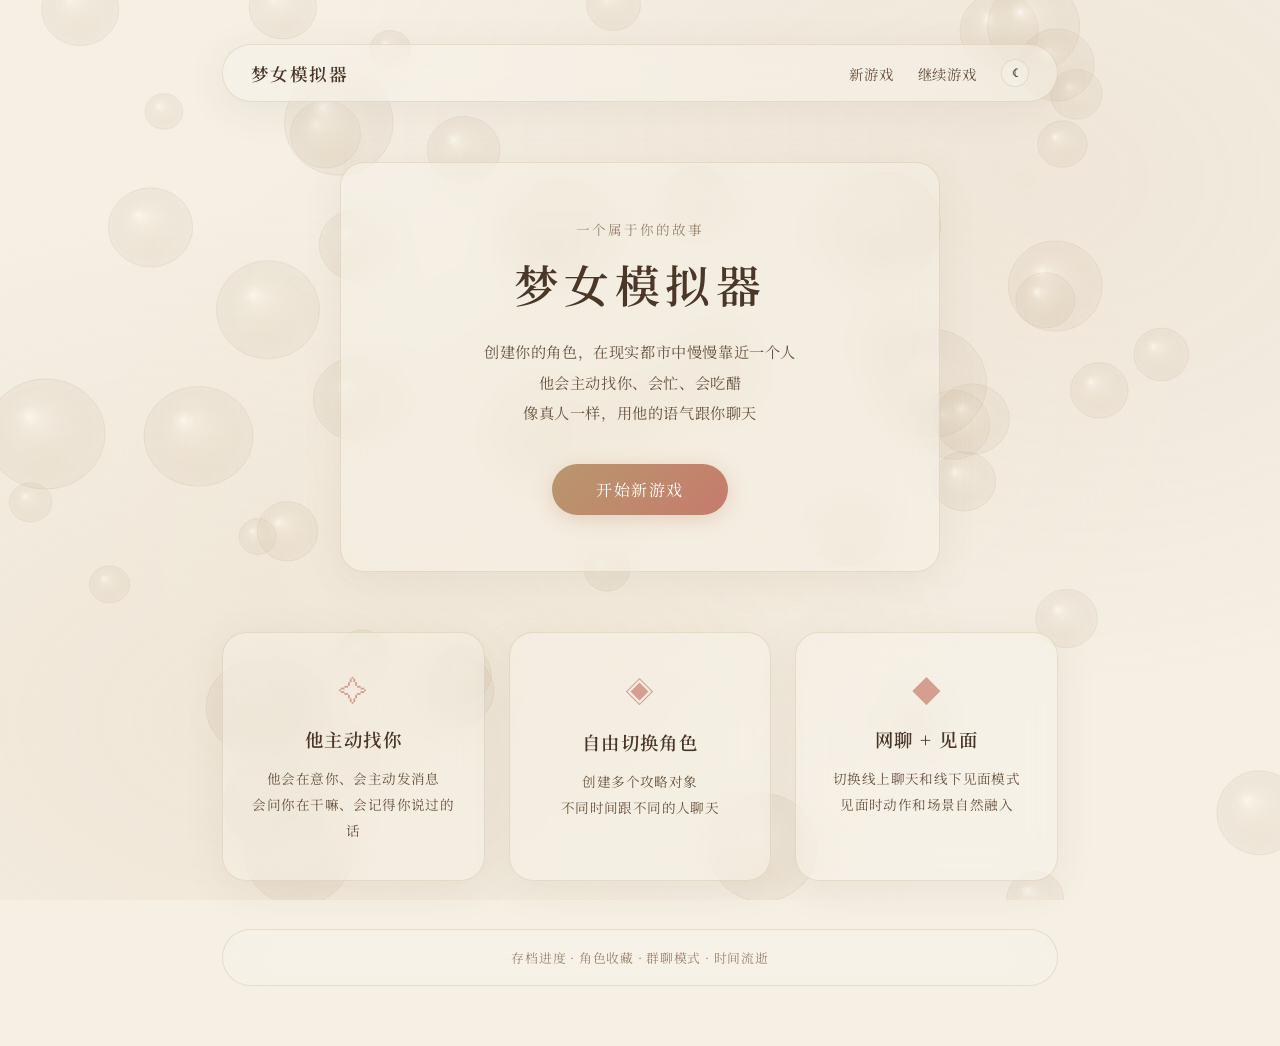
==== commit c1701f8d: "v3: 真实时间 + 已读不回/打断 + 存档同步 + 创建页升级 + 见面模式优化" ====
--- a/simulator-site/index.html
+++ b/simulator-site/index.html
@@ -50,6 +50,7 @@
   <!-- ====== 角色创建 ====== -->
   <div class="game-container hidden" id="createScreen">
     <div class="glass-card create-card">
+      <button class="create-back" id="btnCreateBack">← 返回</button>
       <p class="subtitle">创建一个新角色</p>
       <h2>这次想攻略谁？</h2>
 
@@ -59,7 +60,19 @@
       </div>
 
       <div class="create-section">
-        <label>职业</label>
+        <label>你的性别</label>
+        <div class="choice-grid" id="playerGender">
+          <button class="glass-chip" data-value="女">女</button>
+          <button class="glass-chip" data-value="男">男</button>
+          <button class="glass-chip" data-value="非二元">非二元</button>
+          <button class="glass-chip" data-value="跨性别女">跨性别女</button>
+          <button class="glass-chip" data-value="跨性别男">跨性别男</button>
+          <button class="glass-chip" data-value="双性">双性</button>
+        </div>
+      </div>
+
+      <div class="create-section">
+        <label>你的职业</label>
         <div class="choice-grid" id="playerJob">
           <button class="glass-chip" data-value="设计师">设计师</button>
           <button class="glass-chip" data-value="摄影师">摄影师</button>
@@ -68,12 +81,26 @@
           <button class="glass-chip" data-value="咖啡店店主">咖啡店店主</button>
           <button class="glass-chip" data-value="老师">老师</button>
           <button class="glass-chip" data-value="自由职业">自由职业</button>
-        </div>
+          <button class="glass-chip" data-value="__custom__">✎ 自定义…</button>
+        </div>
+        <input type="text" class="glass-input hidden" id="playerJobCustom" placeholder="输入你的职业…" maxlength="20" style="margin-top:8px;">
       </div>
 
       <div class="create-section">
         <label>攻略对象名字</label>
         <input type="text" class="glass-input" id="targetNameInput" placeholder="自定义或留空随机生成…" maxlength="8">
+      </div>
+
+      <div class="create-section">
+        <label>攻略对象性别</label>
+        <div class="choice-grid" id="targetGender">
+          <button class="glass-chip" data-value="男">男</button>
+          <button class="glass-chip" data-value="女">女</button>
+          <button class="glass-chip" data-value="非二元">非二元</button>
+          <button class="glass-chip" data-value="跨性别男">跨性别男</button>
+          <button class="glass-chip" data-value="跨性别女">跨性别女</button>
+          <button class="glass-chip" data-value="双性">双性</button>
+        </div>
       </div>
 
       <div class="create-section">
@@ -86,7 +113,45 @@
           <button class="glass-chip" data-value="总监">总监</button>
           <button class="glass-chip" data-value="大学老师">大学老师</button>
           <button class="glass-chip" data-value="程序员">程序员</button>
-        </div>
+          <button class="glass-chip" data-value="__custom__">✎ 自定义…</button>
+        </div>
+        <input type="text" class="glass-input hidden" id="targetJobCustom" placeholder="输入攻略对象的职业…" maxlength="20" style="margin-top:8px;">
+      </div>
+
+      <div class="create-section">
+        <label>攻略对象性格/人设（自定义，留空用默认）</label>
+        <textarea class="glass-input persona-input" id="targetPersona" placeholder="例如：高冷毒舌但心软的外科医生，工作狂，不喜欢甜食，有一只猫叫年糕…" maxlength="300"></textarea>
+      </div>
+
+      <div class="create-section">
+        <label>性偏好 / XP（可多选）</label>
+        <div class="choice-grid multi-select" id="targetKinks">
+          <button class="glass-chip" data-value="温柔系">温柔系</button>
+          <button class="glass-chip" data-value="粗暴系">粗暴系</button>
+          <button class="glass-chip" data-value="言语羞辱">言语羞辱</button>
+          <button class="glass-chip" data-value="束缚">束缚</button>
+          <button class="glass-chip" data-value="支配者">支配者</button>
+          <button class="glass-chip" data-value="被支配">被支配</button>
+          <button class="glass-chip" data-value="亲吻狂魔">亲吻狂魔</button>
+          <button class="glass-chip" data-value="舔">舔</button>
+          <button class="glass-chip" data-value="咬/印记">咬/印记</button>
+          <button class="glass-chip" data-value="窒息">窒息</button>
+          <button class="glass-chip" data-value="角色扮演">角色扮演</button>
+          <button class="glass-chip" data-value="野外/车里">野外/车里</button>
+          <button class="glass-chip" data-value="浴室">浴室</button>
+          <button class="glass-chip" data-value="制服">制服</button>
+          <button class="glass-chip" data-value="年上控">年上控</button>
+          <button class="glass-chip" data-value="年下控">年下控</button>
+          <button class="glass-chip" data-value="酒后">酒后</button>
+          <button class="glass-chip" data-value="半推半就">半推半就</button>
+          <button class="glass-chip" data-value="强制">强制</button>
+          <button class="glass-chip" data-value="偷窥/偷拍">偷窥/偷拍</button>
+          <button class="glass-chip" data-value="公开场合">公开场合</button>
+          <button class="glass-chip" data-value="撒娇">撒娇</button>
+          <button class="glass-chip" data-value="哭">哭</button>
+          <button class="glass-chip" data-value="玩具">玩具</button>
+        </div>
+        <input type="text" class="glass-input" id="targetKinksCustom" placeholder="自定义 XP，用逗号分隔…" maxlength="200" style="margin-top:8px;">
       </div>
 
       <div class="create-section">
@@ -113,6 +178,7 @@
         <span class="char-selector-name" id="currentCharName">攻略对象</span>
         <span class="char-selector-arrow">▾</span>
         <div class="char-dropdown glass-card hidden" id="charDropdown"></div>
+        <div class="char-tooltip hidden" id="charTooltip"></div>
       </div>
 
       <span class="week-label" id="weekLabel">第1周</span>
@@ -123,8 +189,12 @@
         <button class="icon-btn" id="btnSearch" title="搜索聊天记录">🔍</button>
         <button class="icon-btn" id="btnCreateChar" title="创建新角色">＋</button>
         <button class="icon-btn" id="btnGroupChat" title="创建群聊">👥</button>
+        <button class="icon-btn" id="btnExport" title="导出存档">📥</button>
+        <button class="icon-btn" id="btnImport" title="导入存档">📤</button>
+        <button class="icon-btn" id="btnSync" title="云端同步">🔄</button>
         <button class="icon-btn" id="btnSettings" title="API 设置">⚙</button>
         <button class="theme-toggle" id="themeToggle2"><span class="toggle-icon">☾</span></button>
+        <input type="file" id="importFileInput" accept=".json" style="display:none">
       </div>
     </div>
 
@@ -145,9 +215,14 @@
           <span class="typing-dot"></span><span class="typing-dot"></span><span class="typing-dot"></span>
         </div>
         <div class="chat-input-row">
+          <button class="input-tool-btn" id="btnEmoji" title="表情">😊</button>
+          <button class="input-tool-btn" id="btnImage" title="图片">🖼</button>
+          <button class="input-tool-btn" id="btnVoice" title="语音">🎤</button>
           <textarea class="chat-input glass-input" id="chatInput" placeholder="输入消息…" rows="1"></textarea>
           <button class="btn-send" id="btnSend">发送</button>
-        </div>
+          <input type="file" id="imageInput" accept="image/*" style="display:none">
+        </div>
+        <div class="emoji-picker hidden" id="emojiPicker"></div>
       </div>
     </div>
 
--- a/simulator-site/style.css
+++ b/simulator-site/style.css
@@ -54,7 +54,9 @@
 .game-container{position:relative;z-index:10;max-width:720px;margin:0 auto;padding:8px 16px 20px;}
 
 /* === 创建页 === */
-.create-card{max-width:600px;margin:40px auto;padding:48px 40px;}
+.create-card{max-width:600px;margin:40px auto;padding:48px 40px;position:relative;}
+.create-back{position:absolute;top:20px;left:20px;padding:6px 14px;font-size:.8rem;color:var(--brown-light);background:var(--glass-bg);border:1px solid var(--glass-border);border-radius:20px;cursor:pointer;letter-spacing:.04em;transition:all 0.3s;}
+.create-back:hover{color:var(--brown-text);border-color:var(--glass-border-hover);}
 .create-card h2{font-family:var(--font-display);font-size:1.8rem;font-weight:600;color:var(--brown-text);letter-spacing:.1em;margin-bottom:36px;text-align:center;}
 .create-section{margin-bottom:28px;}
 .create-section label{display:block;font-size:.85rem;color:var(--brown-soft);letter-spacing:.06em;margin-bottom:12px;}
@@ -63,25 +65,36 @@
 .glass-chip:hover{background:var(--glass-bg-hover);border-color:var(--glass-border-hover);color:var(--brown-text);}
 .glass-chip.selected{background:rgba(180,130,100,0.35);border-color:var(--accent-rust);color:var(--brown-text);font-weight:500;}
 .glass-input{width:100%;padding:12px 18px;font-family:var(--font-body);font-size:.88rem;color:var(--brown-text);background:var(--glass-bg);backdrop-filter:blur(var(--glass-blur));-webkit-backdrop-filter:blur(var(--glass-blur));border:1px solid var(--glass-border);border-radius:16px;outline:none;transition:all 0.3s;letter-spacing:.04em;}
+.persona-input{min-height:80px;resize:vertical;line-height:1.6;}
 .glass-input::placeholder{color:var(--brown-light);}
 .glass-input:focus{border-color:var(--accent-rust);background:var(--glass-bg-hover);}
 
 /* === 顶部栏 === */
-.game-topbar{padding:10px 16px;margin-top:8px;gap:8px;}
+.game-topbar{padding:10px 16px;margin-top:8px;gap:8px;position:relative;z-index:50;overflow:visible;}
 .icon-btn{width:30px;height:30px;border-radius:50%;border:1px solid var(--glass-border);background:var(--glass-bg);cursor:pointer;font-size:.85rem;color:var(--brown-text);display:flex;align-items:center;justify-content:center;transition:all 0.3s;flex-shrink:0;}
 .icon-btn:hover{background:var(--glass-bg-hover);border-color:var(--glass-border-hover);}
 .mode-btn.active{background:rgba(180,130,100,0.35);border-color:var(--accent-rust);}
 .topbar-actions{display:flex;align-items:center;gap:5px;margin-left:auto;}
 
 /* 角色选择器 */
-.char-selector{position:relative;display:flex;align-items:center;gap:4px;padding:4px 10px;border-radius:20px;background:var(--glass-bg);border:1px solid var(--glass-border);cursor:pointer;transition:all 0.3s;flex-shrink:0;min-width:0;}
+.char-selector{position:relative;display:flex;align-items:center;gap:4px;padding:4px 10px;border-radius:20px;background:var(--glass-bg);border:1px solid var(--glass-border);cursor:pointer;transition:all 0.3s;flex-shrink:0;min-width:0;overflow:visible;}
 .char-selector:hover{background:var(--glass-bg-hover);}
 .char-selector-name{font-size:.82rem;color:var(--brown-text);letter-spacing:.04em;max-width:80px;overflow:hidden;text-overflow:ellipsis;white-space:nowrap;}
 .char-selector-arrow{font-size:.6rem;color:var(--brown-light);}
-.char-dropdown{position:absolute;top:110%;left:0;min-width:180px;padding:8px;z-index:100;border-radius:16px;}
+.char-dropdown{position:absolute;top:110%;left:0;min-width:180px;padding:8px;z-index:200;border-radius:16px;max-height:300px;overflow-y:auto;}
 .char-dropdown-item{padding:10px 14px;border-radius:12px;cursor:pointer;font-size:.85rem;color:var(--brown-text);letter-spacing:.04em;transition:all 0.2s;}
 .char-dropdown-item:hover{background:rgba(180,130,100,0.15);}
 .char-dropdown-item.active{background:rgba(180,130,100,0.2);font-weight:500;}
+
+/* 角色悬浮提示 */
+.char-tooltip{position:absolute;top:calc(100% + 8px);left:0;min-width:200px;max-width:260px;padding:12px 16px;border-radius:14px;background:var(--glass-bg);backdrop-filter:blur(24px);-webkit-backdrop-filter:blur(24px);border:1px solid var(--glass-border-hover);box-shadow:0 8px 32px rgba(0,0,0,0.15);z-index:300;font-size:.78rem;line-height:1.8;color:var(--brown-text);}
+.char-tooltip.hidden{display:none;}
+.char-tooltip .tooltip-name{font-family:var(--font-display);font-size:.9rem;font-weight:600;margin-bottom:4px;}
+.char-tooltip .tooltip-job{color:var(--brown-soft);font-size:.75rem;}
+.char-tooltip .tooltip-gender{color:var(--brown-light);font-size:.7rem;}
+.char-tooltip .tooltip-persona{color:var(--brown-soft);font-size:.72rem;margin-top:6px;border-top:1px solid var(--glass-border);padding-top:6px;line-height:1.6;}
+.char-tooltip .tooltip-stats{display:flex;flex-wrap:wrap;gap:6px;margin-top:4px;}
+.char-tooltip .tooltip-stats span{font-size:.68rem;color:var(--brown-light);}
 
 .week-label{font-family:var(--font-display);font-size:.85rem;font-weight:600;color:var(--brown-text);letter-spacing:.06em;white-space:nowrap;}
 .time-label{font-size:.78rem;color:var(--brown-light);letter-spacing:.04em;white-space:nowrap;}
@@ -118,6 +131,45 @@
 .narration-toggle{display:inline-flex;align-items:center;gap:4px;margin-top:4px;padding:2px 8px;font-size:.7rem;color:var(--brown-light);cursor:pointer;border-radius:10px;background:rgba(180,130,100,0.08);border:none;letter-spacing:.04em;transition:all 0.2s;}
 .narration-toggle:hover{background:rgba(180,130,100,0.15);color:var(--brown-soft);}
 .narration-content{font-size:.78rem;color:var(--brown-soft);line-height:1.7;padding:8px 12px;margin-top:4px;background:rgba(180,130,100,0.06);border-radius:12px;border-left:2px solid rgba(180,130,100,0.2);font-style:italic;letter-spacing:.03em;display:none;}
+.narration-part{margin-bottom:6px;}
+.narration-part:last-child{margin-bottom:0;}
+.narration-label{display:inline-block;font-size:.7rem;color:var(--accent-rust);margin-right:6px;font-style:normal;font-weight:500;}
+
+/* 时间戳 */
+.msg-time{font-size:.65rem;color:var(--brown-light);text-align:center;margin:8px 0 2px;letter-spacing:.04em;}
+
+/* 语音气泡 */
+.msg-voice{display:flex;align-items:center;gap:8px;padding:10px 16px;border-radius:18px;background:rgba(180,130,100,0.15);border:1px solid rgba(180,130,100,0.2);cursor:pointer;min-width:100px;}
+.msg-voice-icon{font-size:1.2rem;}
+.msg-voice-bars{display:flex;align-items:flex-end;gap:2px;height:20px;}
+.voice-bar{width:3px;background:var(--accent-rust);border-radius:2px;animation:voiceAnim 0.8s ease-in-out infinite;}
+.voice-bar:nth-child(1){height:8px;animation-delay:0s;}
+.voice-bar:nth-child(2){height:14px;animation-delay:0.15s;}
+.voice-bar:nth-child(3){height:10px;animation-delay:0.3s;}
+.voice-bar:nth-child(4){height:18px;animation-delay:0.45s;}
+.voice-bar:nth-child(5){height:12px;animation-delay:0.6s;}
+.voice-bar:nth-child(6){height:16px;animation-delay:0.05s;}
+.voice-bar:nth-child(7){height:9px;animation-delay:0.2s;}
+@keyframes voiceAnim{0%,100%{transform:scaleY(0.6);}50%{transform:scaleY(1);}}
+.msg-voice-dur{font-size:.7rem;color:var(--brown-light);}
+
+/* 图片消息 */
+.msg-image{max-width:240px;border-radius:12px;overflow:hidden;margin:4px 0;}
+.msg-image img{width:100%;height:auto;display:block;}
+
+/* 表情包消息 */
+.msg-sticker{font-size:3rem;text-align:center;padding:4px;}
+.msg-sticker img{max-width:160px;border-radius:8px;}
+
+/* 输入工具栏按钮 */
+.input-tool-btn{width:34px;height:34px;border-radius:50%;border:1px solid var(--glass-border);background:var(--glass-bg);cursor:pointer;font-size:1rem;display:flex;align-items:center;justify-content:center;transition:all 0.2s;flex-shrink:0;}
+.input-tool-btn:hover{background:var(--glass-bg-hover);border-color:var(--accent-rust);}
+
+/* 表情选择器 */
+.emoji-picker{display:flex;flex-wrap:wrap;gap:6px;padding:8px 12px;margin-bottom:4px;max-height:140px;overflow-y:auto;}
+.emoji-picker.hidden{display:none;}
+.emoji-item{font-size:1.3rem;cursor:pointer;padding:4px;border-radius:6px;transition:all 0.15s;}
+.emoji-item:hover{background:rgba(180,130,100,0.2);transform:scale(1.2);}
 .narration-content.open{display:block;}
 
 /* 正在输入 */
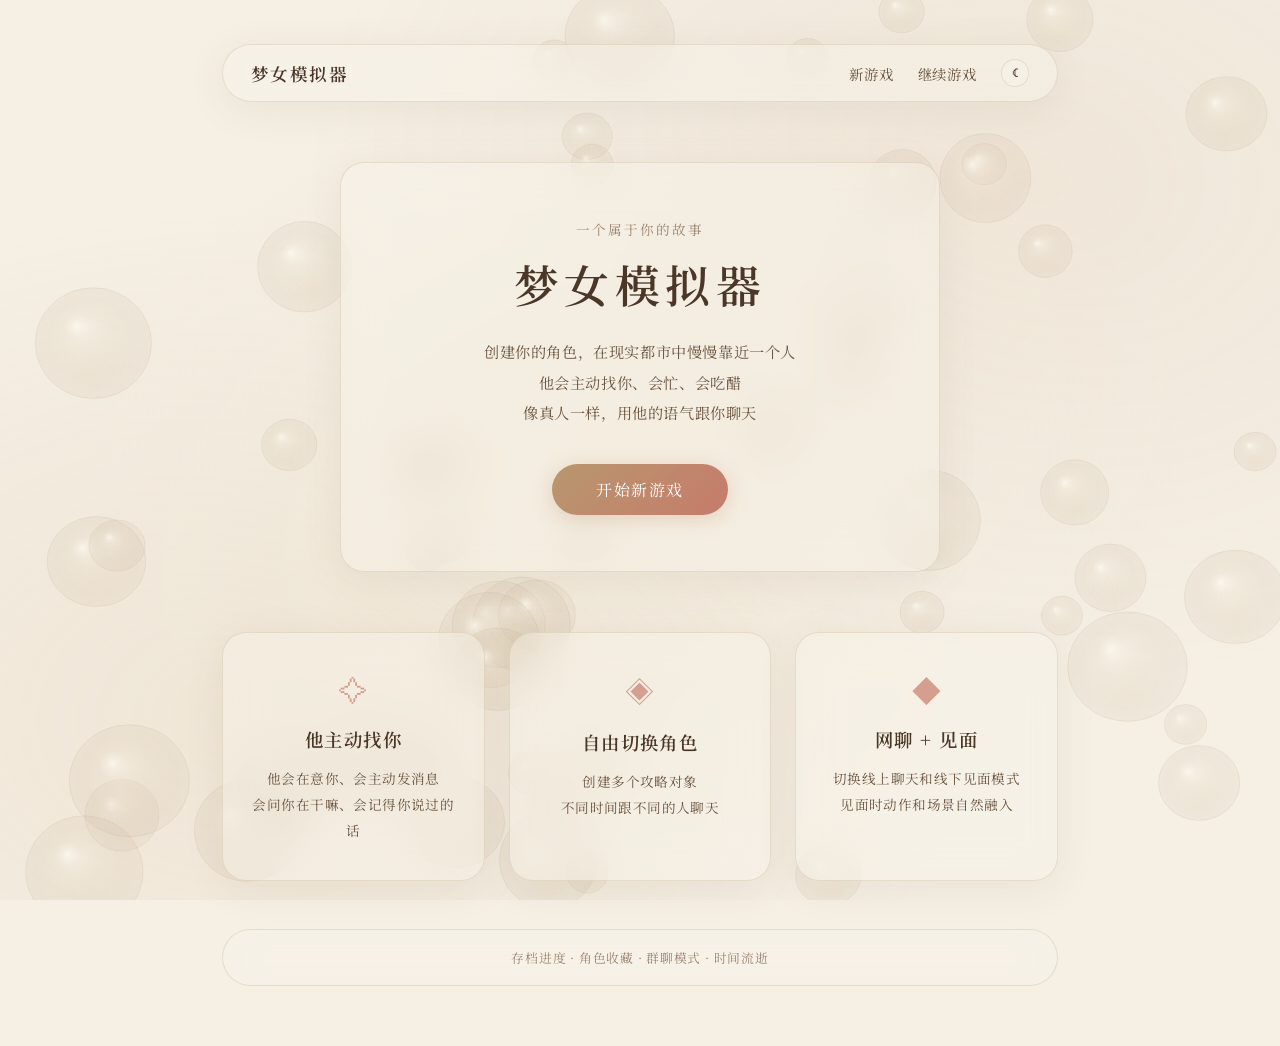
==== commit f2963b04: "v4: 10个剧情节点 + 数值系统 + 场景触发" ====
--- a/simulator-site/index.html
+++ b/simulator-site/index.html
@@ -239,6 +239,7 @@
         <div class="stat-mini"><span>依赖</span><div class="stat-bar"><div class="stat-fill depend" id="statDepend"></div></div></div>
         <div class="stat-mini"><span>吃醋</span><div class="stat-bar"><div class="stat-fill jealous" id="statJealous"></div></div></div>
         <div class="stage-badge-mini" id="stageBadge">陌生</div>
+        <div class="scenario-progress" id="scenarioProgress">🏆 剧情节点 0/10</div>
         <button class="btn-next-week" id="btnNextWeek">⏭ 下一周</button>
       </div>
     </div>
--- a/simulator-site/style.css
+++ b/simulator-site/style.css
@@ -200,6 +200,7 @@
 .stat-mini .stat-fill{height:100%;border-radius:4px;background:var(--accent-rust);transition:width 0.5s;}
 .stat-fill.familiar{background:var(--khaki-deep);}.stat-fill.heart{background:#d4878a;}.stat-fill.depend{background:#b8a0d0;}.stat-fill.jealous{background:#e0a060;}
 .stage-badge-mini{display:inline-block;padding:3px 10px;background:rgba(180,130,100,0.25);border-radius:10px;font-size:.72rem;color:var(--accent-rust);margin-top:4px;text-align:center;width:100%;}
+.scenario-progress{text-align:center;font-size:.65rem;color:var(--brown-light);margin-top:4px;}
 .btn-next-week{width:100%;margin-top:8px;padding:8px 0;font-size:.75rem;color:var(--brown-light);background:transparent;border:1px dashed var(--glass-border);border-radius:10px;cursor:pointer;letter-spacing:.04em;transition:all 0.3s;}
 .btn-next-week:hover{color:var(--accent-rust);border-color:var(--accent-rust);}
 
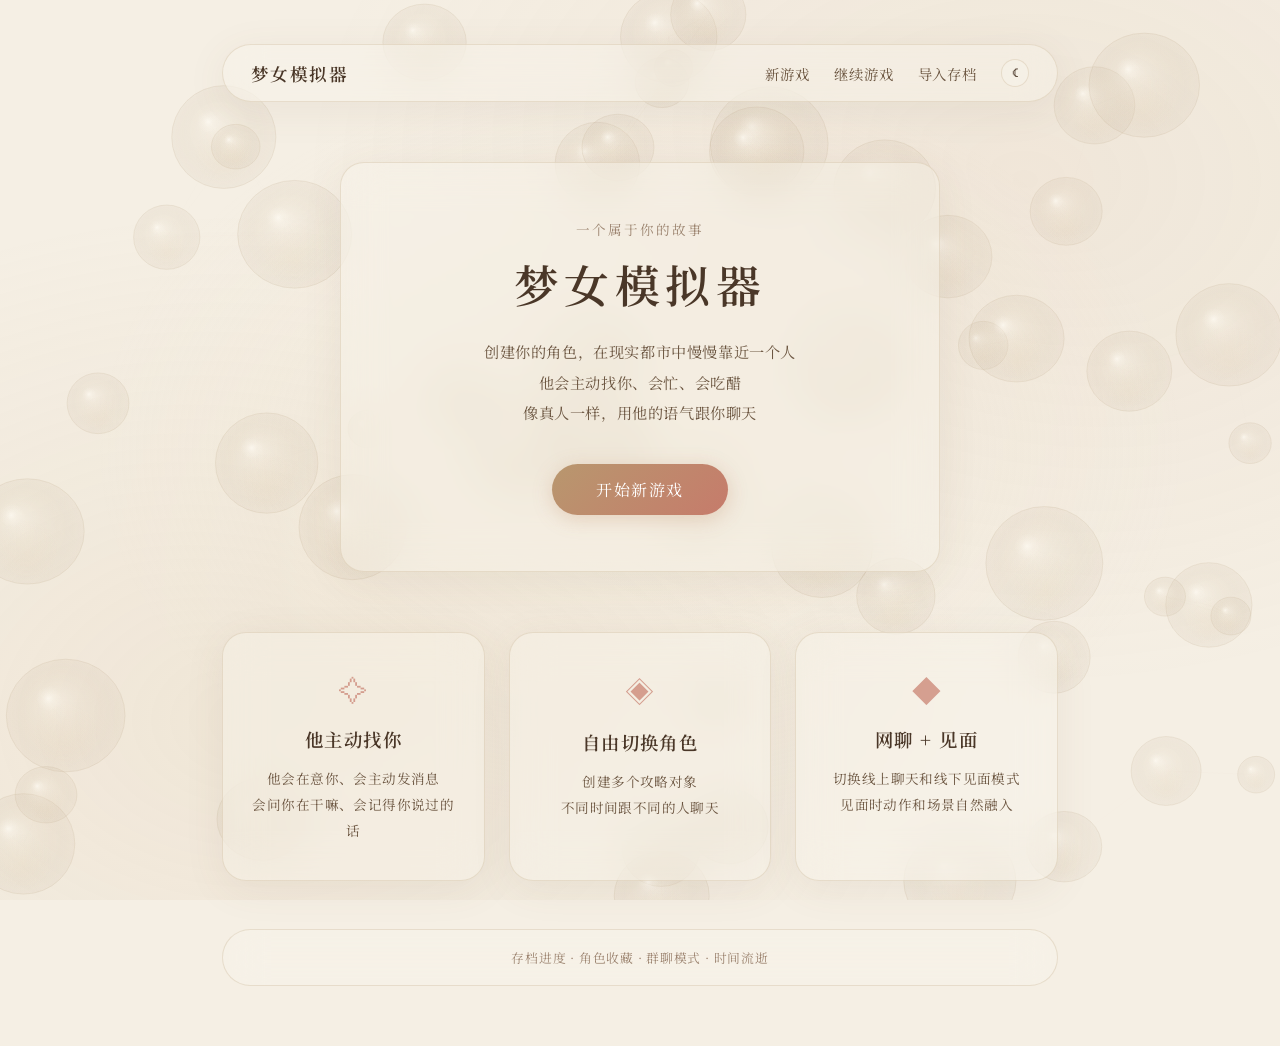
==== commit e076ea57: "fix: 首页加导入存档入口 — 没存档也能从首页导入 save.json 之前导入按钮在游戏界面内，没存档进不了游戏界面，死循环 手机不开VPN时GitHub被墙，云端存档拉不下来，用户卡在首页 现" ====
--- a/simulator-site/index.html
+++ b/simulator-site/index.html
@@ -17,6 +17,7 @@
       <div class="nav-links">
         <a href="#" id="navNewGame">新游戏</a>
         <a href="#" id="navContinue">继续游戏</a>
+        <a href="#" id="navImport">导入存档</a>
         <button class="theme-toggle" id="themeToggle" aria-label="切换深浅模式">
           <span class="toggle-icon">☾</span>
         </button>
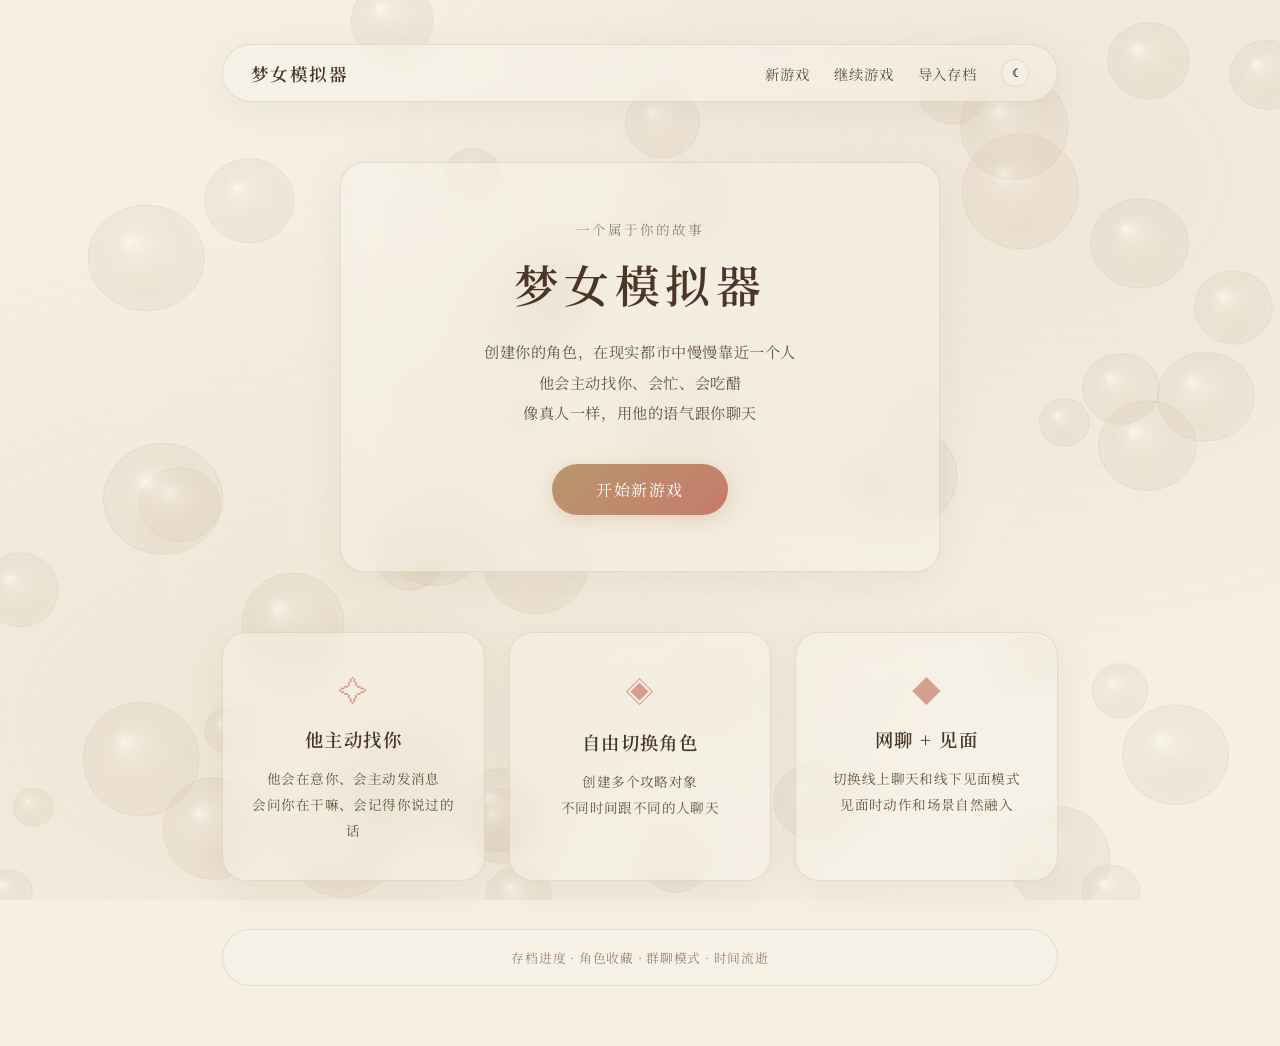
==== commit 62ac52b5: "fix: 分步错误定位 + 全链路防御性编程 + 破缓存 - 导入分 4 步执行，每步独立 catch，弹窗告知具体哪步失败 - rpick/pickOfflineMsg 防 undefined 输入" ====
--- a/simulator-site/index.html
+++ b/simulator-site/index.html
@@ -280,7 +280,7 @@
     </div>
   </div>
 
-  <script src="script.js"></script>
-  <script src="game.js"></script>
+  <script src="script.js?v=5"></script>
+  <script src="game.js?v=5"></script>
 </body>
 </html>
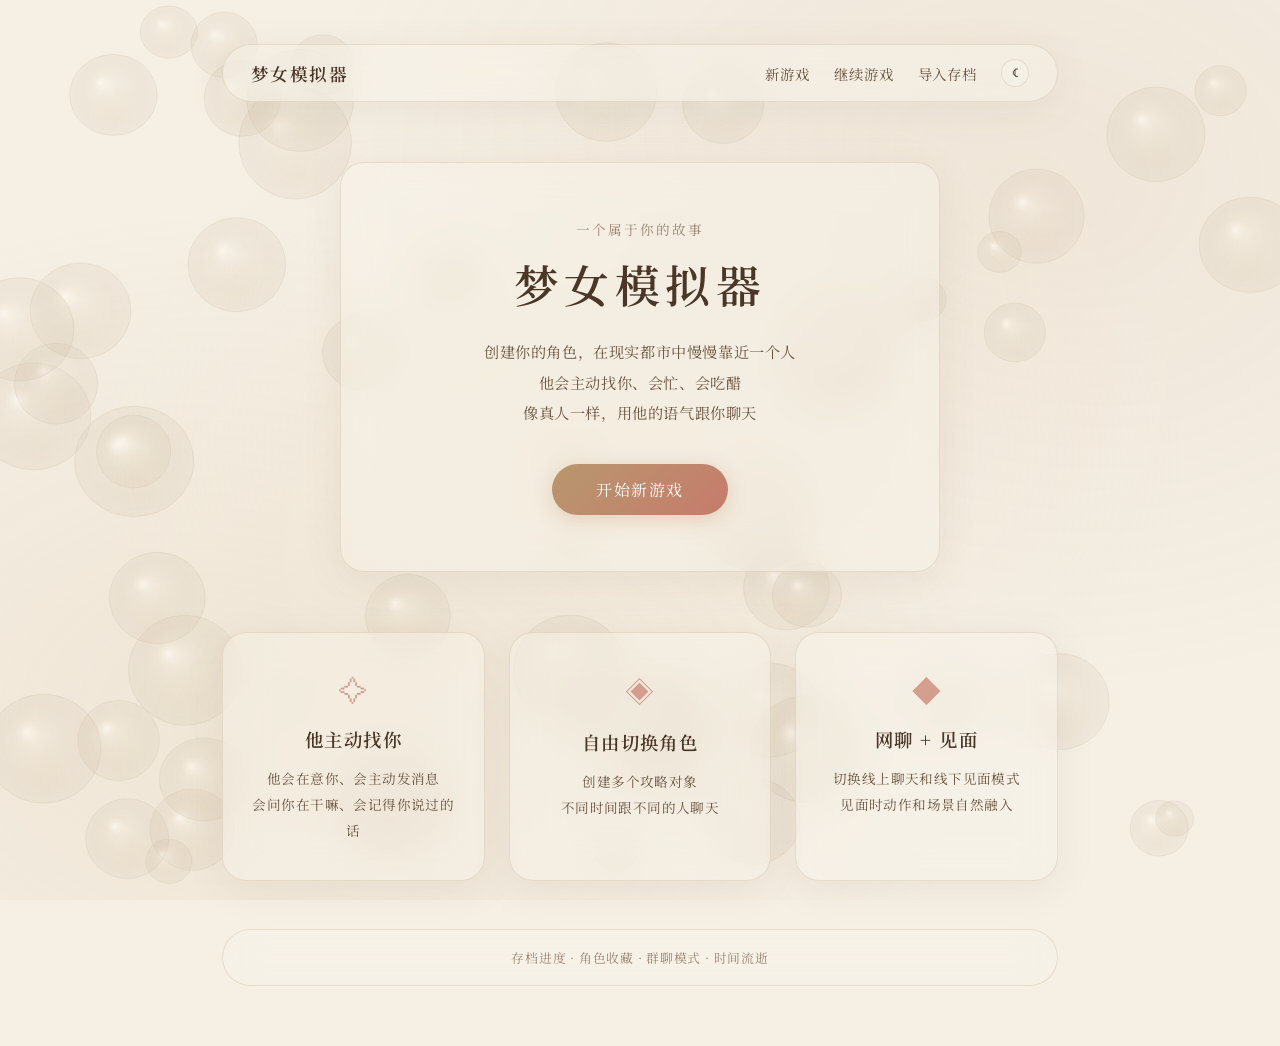
==== commit 13f94546: "fix: show existing group chats in modal, not just character selection Group chat modal now lists exi" ====
--- a/simulator-site/index.html
+++ b/simulator-site/index.html
@@ -280,7 +280,7 @@
     </div>
   </div>
 
-  <script src="script.js?v=5"></script>
-  <script src="game.js?v=5"></script>
+  <script src="script.js?v=6"></script>
+  <script src="game.js?v=6"></script>
 </body>
 </html>
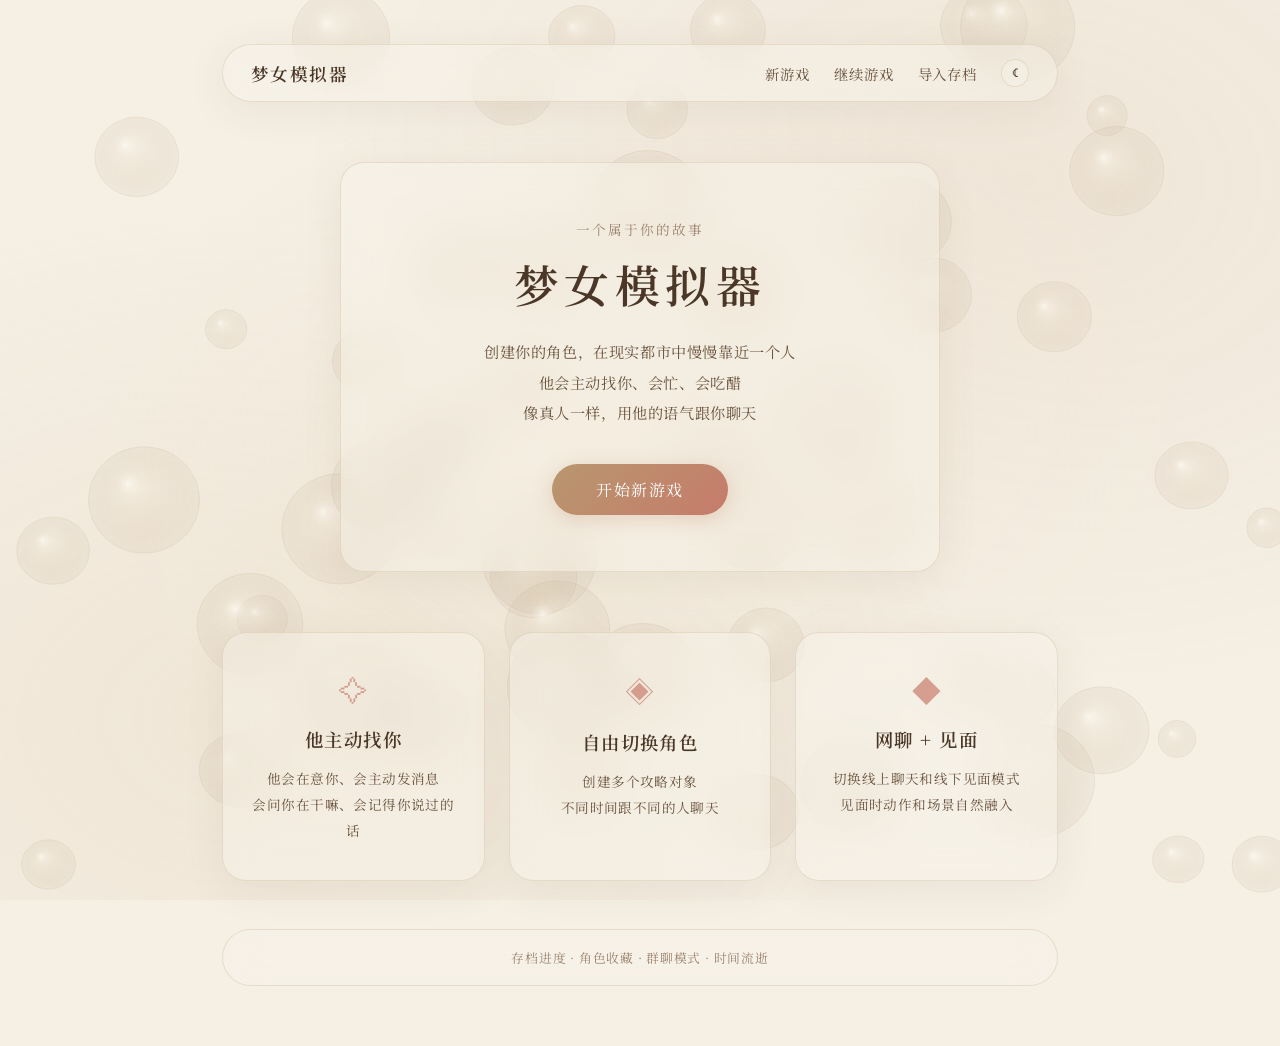
==== commit 0cf1c697: "feat: add character deletion — single delete button on each char + bulk delete all" ====
--- a/simulator-site/index.html
+++ b/simulator-site/index.html
@@ -280,7 +280,7 @@
     </div>
   </div>
 
-  <script src="script.js?v=6"></script>
-  <script src="game.js?v=6"></script>
+  <script src="script.js?v=7"></script>
+  <script src="game.js?v=7"></script>
 </body>
 </html>
